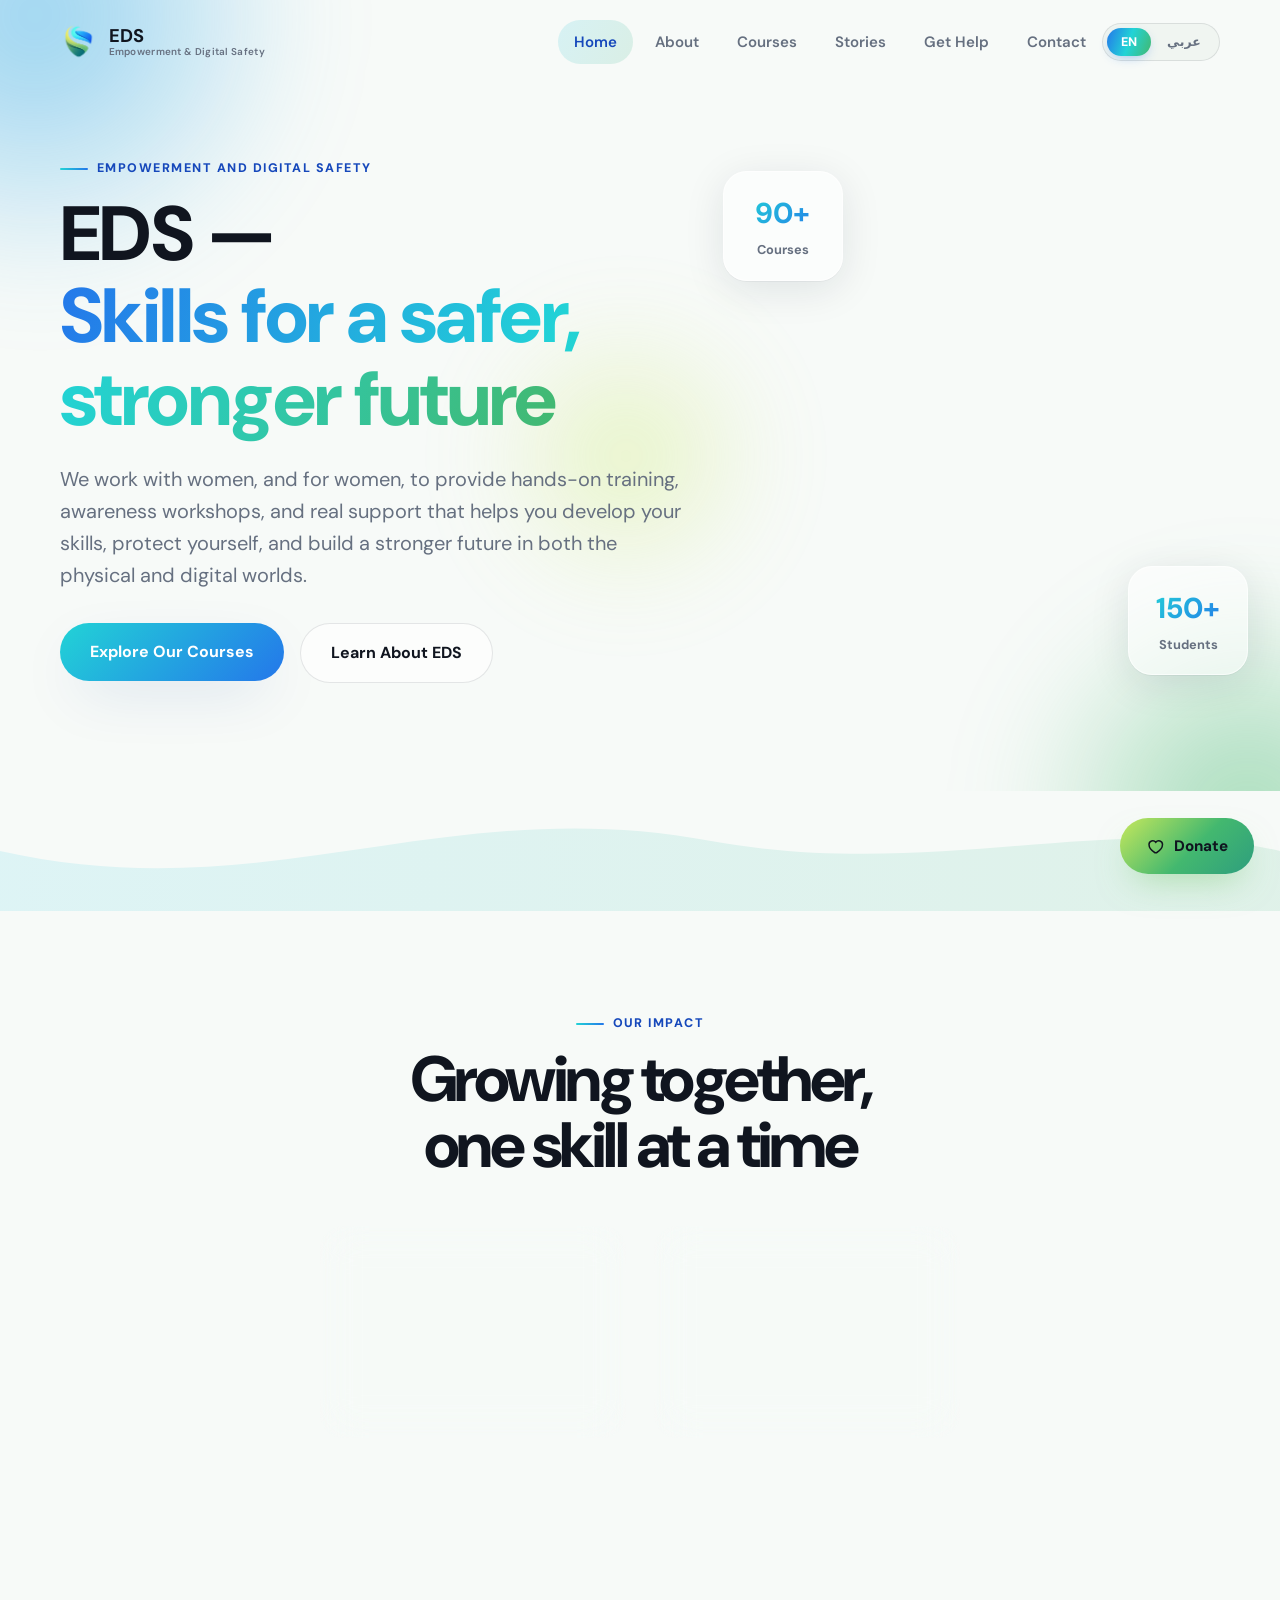
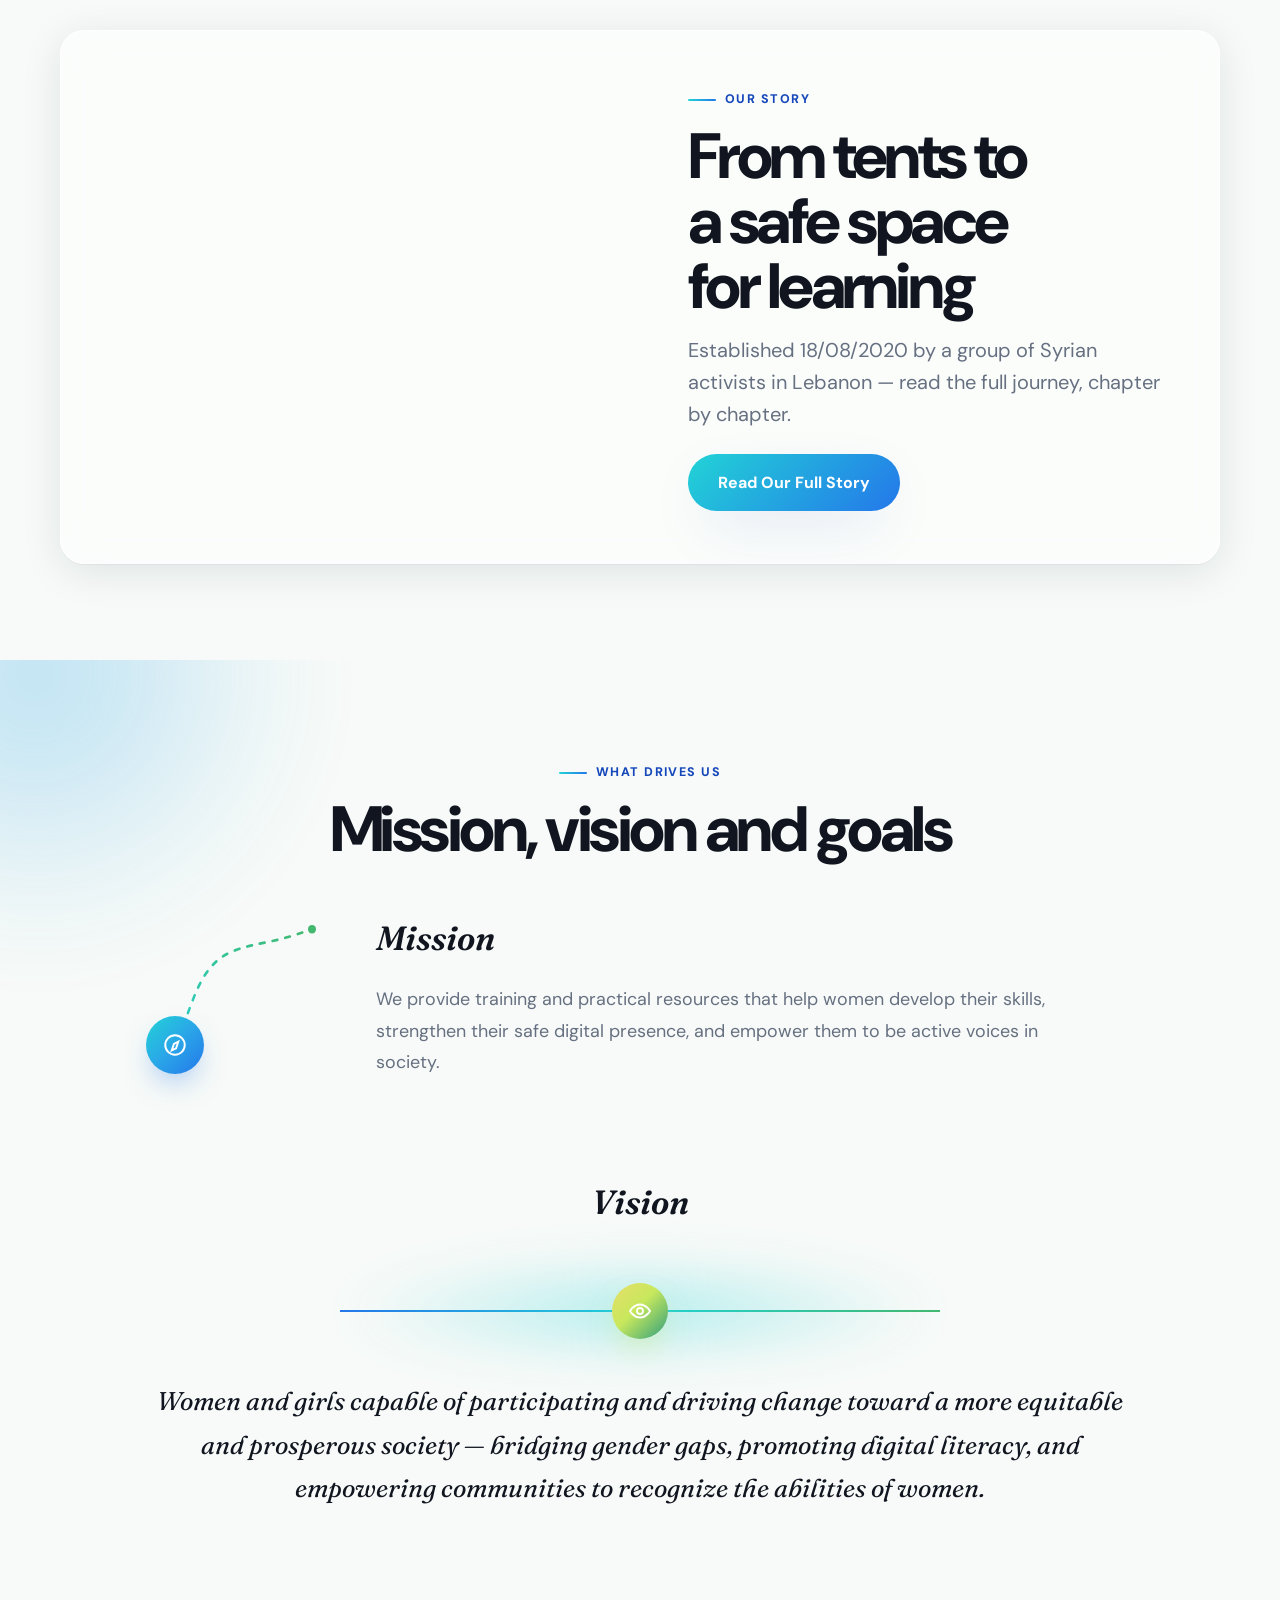
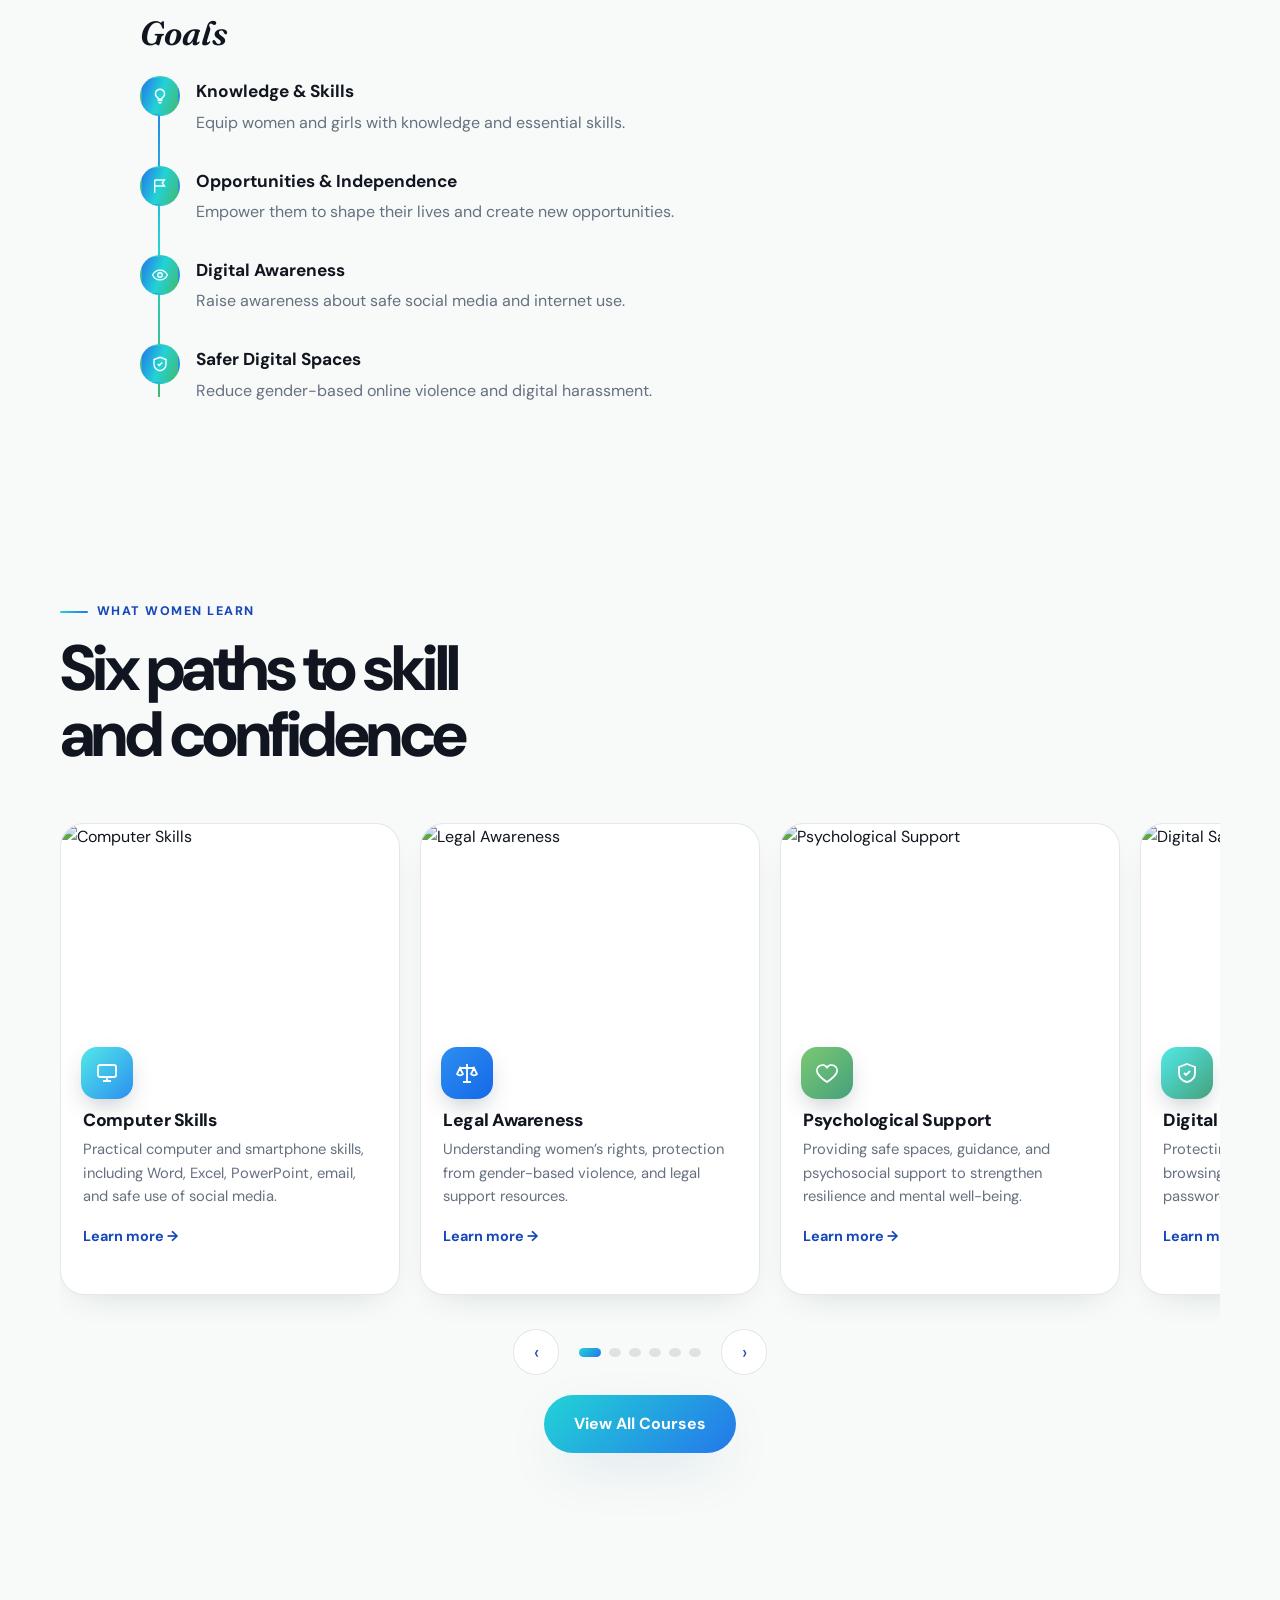
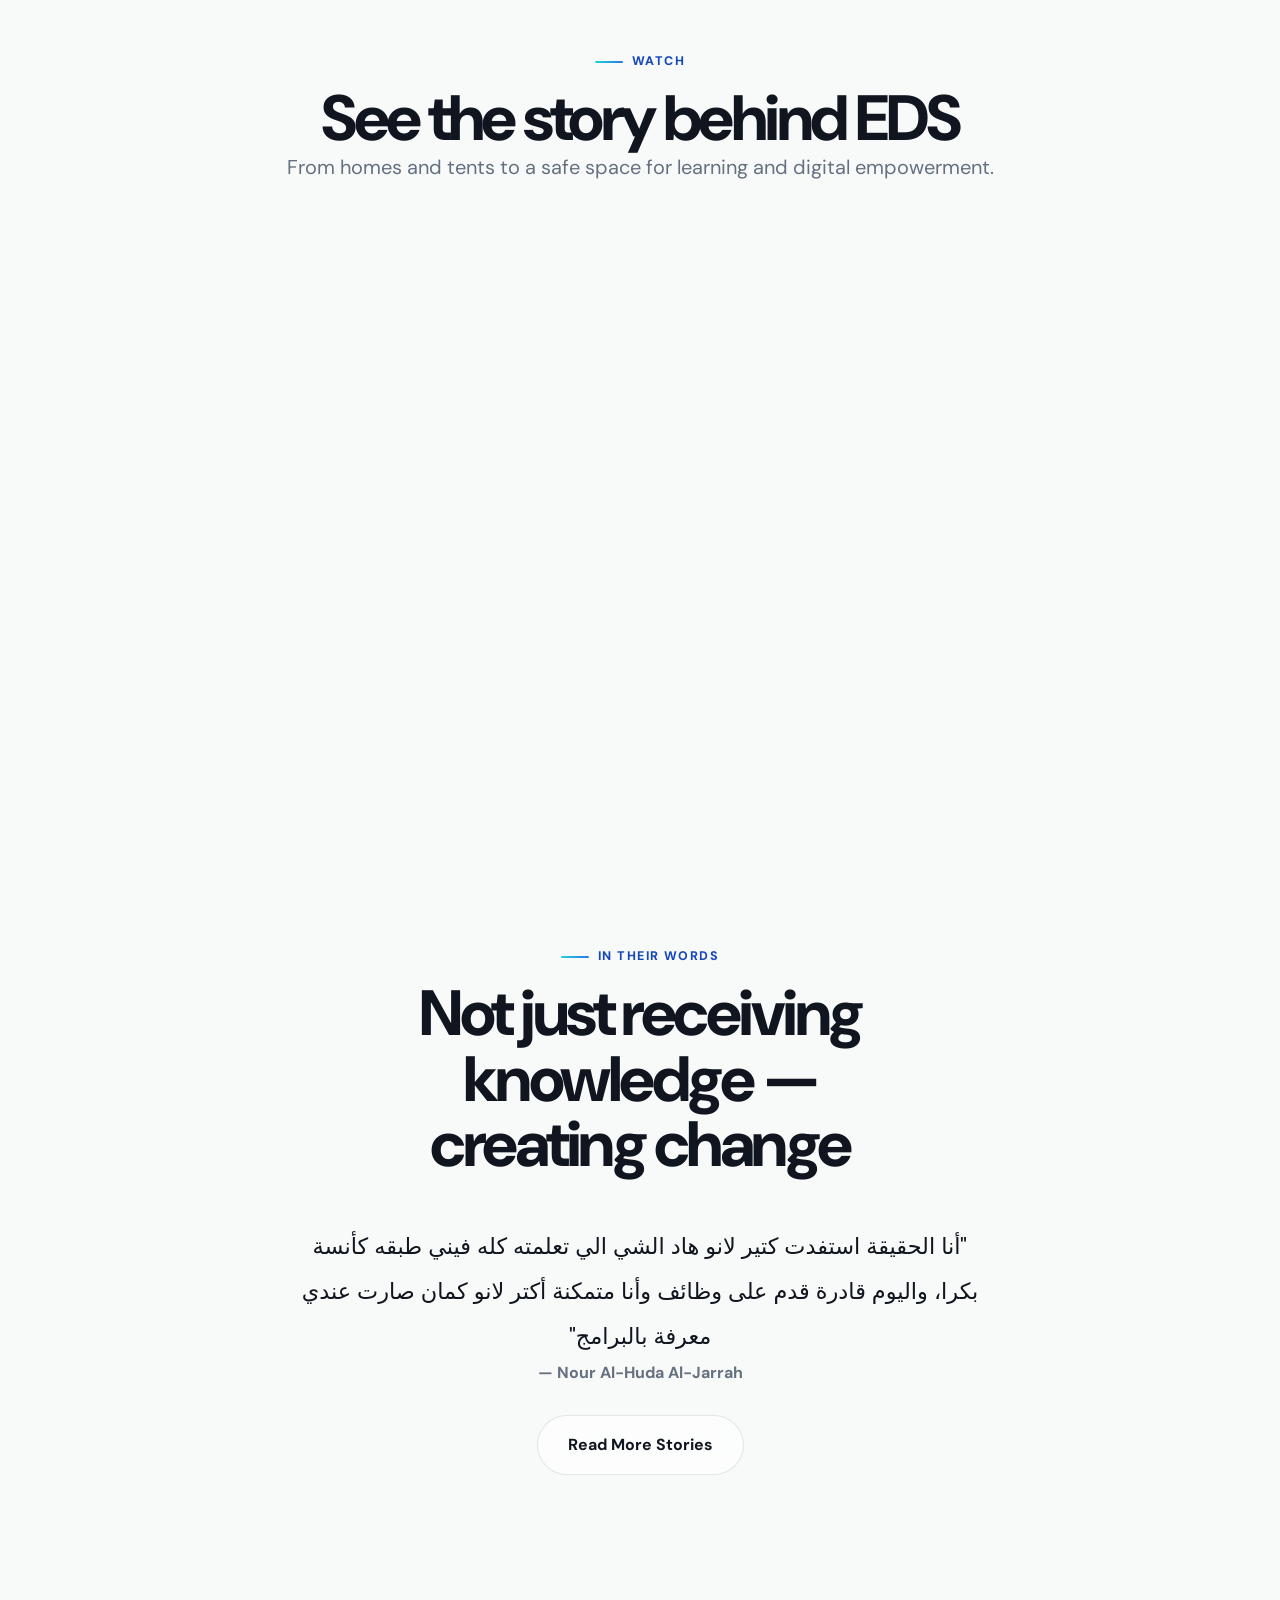
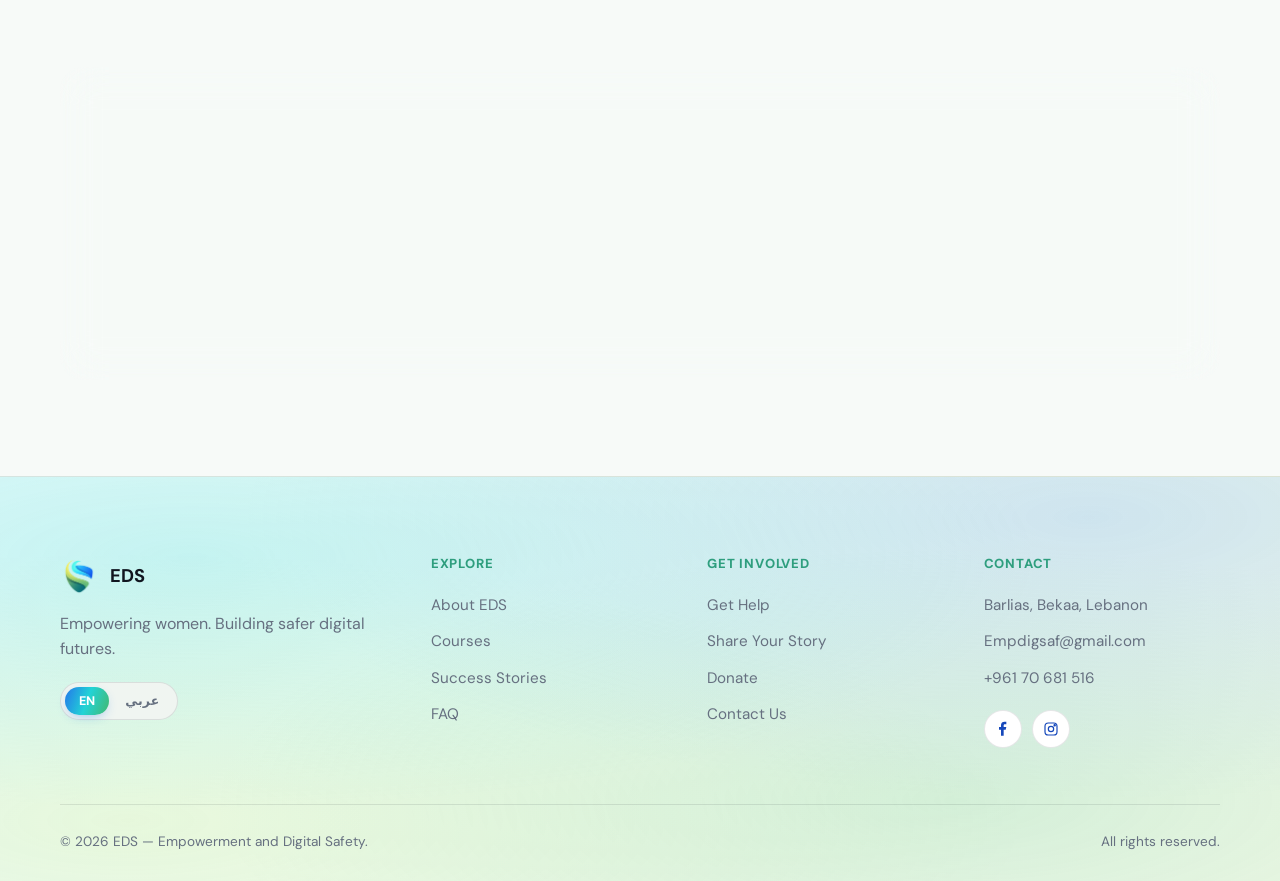
==== index.html @ d3629070 "first commit" ====
<!DOCTYPE html>
<html lang="en" dir="ltr">
<head>
<meta charset="UTF-8">
<meta name="viewport" content="width=device-width, initial-scale=1.0">
<title>EDS — Empowerment and Digital Safety</title>
<meta name="description" content="EDS works with women and girls to provide digital safety training, awareness workshops, and real support to build a stronger future.">
<link rel="icon" href="assets/images/logo/eds-logo.png">
<link rel="stylesheet" href="css/style.css">
<link rel="stylesheet" href="css/animations.css">
<link rel="stylesheet" href="css/responsive.css">
</head>
<body>
<div class="page-transition" aria-hidden="true">
  <div class="page-transition-mark">
    <svg viewBox="0 0 200 200" class="loader-shield" aria-hidden="true">
      <path class="loader-wave loader-wave-a" fill="#C7E85C" transform="translate(-52 20)" d="M36 101 C58 69 103 62 146 81 C119 73 98 79 79 92 C61 105 48 111 36 101 Z"/>
      <path class="loader-wave loader-wave-b" fill="#2477EA" transform="translate(52 -20)" d="M164 99 C142 131 97 138 54 119 C81 127 102 121 121 108 C139 95 152 89 164 99 Z"/>
    </svg>
  </div>
</div>
<a class="skip-link" href="#main" data-en="Skip to content" data-ar="تخطي إلى المحتوى">Skip to content</a>

<nav class="site-nav" aria-label="Main">
  <div class="container">
    <a href="index.html" class="brand">
      <img src="assets/images/logo/eds-logo.png" alt="EDS logo">
      <span class="brand-text"><strong>EDS</strong><small data-en="Empowerment &amp; Digital Safety" data-ar="التمكين والسلامة الرقمية">Empowerment &amp; Digital Safety</small></span>
    </a>
    <div class="nav-links">
      <a href="index.html" data-en="Home" data-ar="الرئيسية">Home</a>
      <a href="about.html" data-en="About" data-ar="من نحن">About</a>
      <a href="courses.html" data-en="Courses" data-ar="الدورات">Courses</a>
      <a href="stories.html" data-en="Stories" data-ar="القصص">Stories</a>
      <a href="get-help.html" data-en="Get Help" data-ar="اطلبي المساعدة">Get Help</a>
      <a href="contact.html" data-en="Contact" data-ar="تواصل معنا">Contact</a>
    </div>
    <div class="nav-actions">
      <div class="lang-switch">
        <button data-lang="en">EN</button>
        <button data-lang="ar">عربي</button>
      </div>
      <button class="hamburger" aria-label="Menu" aria-expanded="false" aria-controls="mobile-menu"><span></span><span></span><span></span></button>
    </div>
  </div>
</nav>

<div class="mobile-menu" id="mobile-menu">
  <nav class="mobile-menu-links" aria-label="Mobile">
    <a href="index.html" data-en="Home" data-ar="الرئيسية">Home</a>
    <a href="about.html" data-en="About" data-ar="من نحن">About</a>
    <a href="courses.html" data-en="Courses" data-ar="الدورات">Courses</a>
    <a href="stories.html" data-en="Stories" data-ar="القصص">Stories</a>
    <a href="get-help.html" data-en="Get Help" data-ar="اطلبي المساعدة">Get Help</a>
    <a href="share-story.html" data-en="Share Your Story" data-ar="اكتبي قصتك">Share Your Story</a>
    <a href="contact.html" data-en="Contact" data-ar="تواصل معنا">Contact</a>
    <a href="faq.html" data-en="FAQ" data-ar="الأسئلة الشائعة">FAQ</a>
  </nav>
  <div class="mobile-menu-foot">
    <div class="lang-switch"><button data-lang="en">EN</button><button data-lang="ar">عربي</button></div>
    <a href="donate.html" class="btn btn-donate" data-en="Donate" data-ar="تبرّعي">Donate</a>
  </div>
</div>

<main id="main">

  <!-- ============ HERO ============ -->
  <section class="hero">
    <div class="blob-field" aria-hidden="true">
      <div class="blob b1"></div><div class="blob b2"></div><div class="blob b3"></div>
    </div>
    <div class="container">
      <div class="grid-hero hero-enter">
        <div>
          <p class="eyebrow" data-en="Empowerment and Digital Safety" data-ar="التمكين والسلامة الرقمية">Empowerment and Digital Safety</p>
          <h1>EDS —<br><span class="grad-text" data-en="Skills for a safer, stronger future" data-ar="مهارات من أجل مستقبل أكثر أماناً وقوة">Skills for a safer, stronger future</span></h1>
          <p class="lead" style="margin-top:22px" data-en="We work with women, and for women, to provide hands-on training, awareness workshops, and real support that helps you develop your skills, protect yourself, and build a stronger future in both the physical and digital worlds." data-ar="نعمل مع النساء، ومن أجل النساء، لنقدّم تدريباً عملياً وورش توعية ودعماً حقيقياً يساعدك على تطوير مهاراتك، وحماية نفسك، وبناء مستقبل أقوى في العالمين المادي والرقمي.">We work with women, and for women, to provide hands-on training, awareness workshops, and real support that helps you develop your skills, protect yourself, and build a stronger future in both the physical and digital worlds.</p>
          <div style="display:flex; gap:16px; flex-wrap:wrap; margin-top:32px">
            <span class="magnetic"><a href="courses.html" class="btn btn-primary" data-en="Explore Our Courses" data-ar="تصفّحي مساقاتنا">Explore Our Courses</a></span>
            <span class="magnetic"><a href="about.html" class="btn btn-ghost" data-en="Learn About EDS" data-ar="تعرّفي على EDS">Learn About EDS</a></span>
          </div>
        </div>
        <div class="hero-visual">
          <div class="hero-frame">
            <img src="assets/images/hero/img1.jpg" alt="Women participating in an EDS workshop" data-fallback="hero" loading="eager">
            <!-- Hero image: women participating in a digital skills workshop -->
          </div>
          <div class="glass hero-stat hero-stat-1 float">
            <strong data-count="90" data-suffix="+">0</strong>
            <span data-en="Courses" data-ar="مساقاً">Courses</span>
          </div>
          <div class="glass hero-stat hero-stat-2 float-slow">
            <strong data-count="150" data-suffix="+">0</strong>
            <span data-en="Students" data-ar="متدرّبة">Students</span>
          </div>
        </div>
      </div>
    </div>
  </section>

  <div class="ribbon-divider" aria-hidden="true">
    <svg viewBox="0 0 1440 120" preserveAspectRatio="none"><path d="M0,60 C300,120 500,0 800,50 C1050,90 1250,20 1440,60 L1440,120 L0,120 Z" fill="url(#g1)"/><defs><linearGradient id="g1" x1="0" y1="0" x2="1" y2="0"><stop offset="0" stop-color="#21C7E0" stop-opacity=".12"/><stop offset="1" stop-color="#33B37A" stop-opacity=".12"/></linearGradient></defs></svg>
  </div>

  <!-- ============ IMPACT ============ -->
  <section class="impact section-pad">
    <div class="container">
      <div class="section-head center">
        <p class="eyebrow" data-en="Our Impact" data-ar="أثرنا" style="justify-content:center">Our Impact</p>
        <h2 data-en="Growing together, one skill at a time" data-ar="ننمو معاً، مهارة تلو الأخرى">Growing together, one skill at a time</h2>
      </div>
      <div class="grid-2 impact-stats">
        <div class="stat glass reveal-scale">
          <div class="num"><span data-count="90" data-suffix="+">0</span></div>
          <div class="label" data-en="Courses delivered" data-ar="مساق تم تقديمه">Courses delivered</div>
        </div>
        <div class="stat glass reveal-scale">
          <div class="num"><span data-count="150" data-suffix="+">0</span></div>
          <div class="label" data-en="Women and girls trained" data-ar="امرأة وفتاة تدرّبن">Women and girls trained</div>
        </div>
      </div>
    </div>
  </section>

  <!-- ============ OUR STORY TEASER ============ -->
  <section class="story-teaser-section section-pad">
    <div class="container">
      <div class="story-teaser glass reveal-scale">
        <div class="story-teaser-media">
          <img src="assets/images/hero/img1.jpg" alt="EDS — from tents to a safe space for learning" data-fallback="hero" loading="lazy">
        </div>
        <div class="story-teaser-copy">
          <p class="eyebrow" data-en="Our Story" data-ar="قصتنا">Our Story</p>
          <h2 data-en="From tents to a safe space for learning" data-ar="من الخيام إلى مساحة آمنة للتعلّم">From tents to a safe space for learning</h2>
          <p class="lead" style="margin-top:14px" data-en="Established 18/08/2020 by a group of Syrian activists in Lebanon — read the full journey, chapter by chapter." data-ar="تأسست بتاريخ 18/08/2020 على يد مجموعة من الناشطات والناشطين السوريين في لبنان — اقرئي الرحلة كاملة، فصلاً فصلاً.">Established 18/08/2020 by a group of Syrian activists in Lebanon.</p>
          <a href="about.html" class="btn btn-primary" style="margin-top:24px" data-en="Read Our Full Story" data-ar="اقرئي قصتنا كاملة">Read Our Full Story</a>
        </div>
      </div>
    </div>
  </section>


  <!-- ============ MISSION / VISION / GOALS ============ -->
  <section class="mvg-section section-pad">
    <div class="blob-field" aria-hidden="true"><div class="blob b1" style="opacity:.3"></div></div>
    <div class="container">
      <div class="section-head center">
        <p class="eyebrow" style="justify-content:center" data-en="What Drives Us" data-ar="ما الذي يحرّكنا">What Drives Us</p>
        <h2 data-en="Mission, vision and goals" data-ar="الرسالة والرؤية والأهداف">Mission, vision and goals</h2>
      </div>
      <div class="mvg-story">

        <div class="mvg-piece mvg-piece-mission reveal">
          <div class="mvg-piece-visual" aria-hidden="true">
            <svg viewBox="0 0 200 160" class="mvg-path-svg" preserveAspectRatio="none">
              <path class="mvg-path-line" d="M18,138 C55,120 45,55 95,38 C118,30 132,32 172,18" fill="none" stroke="url(#missionGrad)" stroke-width="2.5" stroke-linecap="round" stroke-dasharray="5 8"/>
              <circle class="mvg-path-dot" cx="172" cy="18" r="4" fill="#43B86F"/>
              <defs><linearGradient id="missionGrad" x1="0" y1="1" x2="1" y2="0"><stop offset="0" stop-color="#22D3D6"/><stop offset="1" stop-color="#43B86F"/></linearGradient></defs>
            </svg>
            <span class="mvg-compass" data-icon="compass"></span>
          </div>
          <div class="mvg-piece-copy">
            <span class="mvg-label" data-en="Mission" data-ar="الرسالة">Mission</span>
            <p data-en="We provide training and practical resources that help women develop their skills, strengthen their safe digital presence, and empower them to be active voices in society." data-ar="نقدّم تدريباً وموارد عملية تساعد النساء على تطوير مهاراتهن، وتعزيز حضورهن الرقمي الآمن، وتمكينهن ليكنّ أصواتاً فاعلة في المجتمع.">We provide training and practical resources that help women develop their skills, strengthen their safe digital presence, and empower them to be active voices in society.</p>
          </div>
        </div>

        <div class="mvg-piece mvg-piece-vision reveal">
          <span class="mvg-label mvg-label-center" data-en="Vision" data-ar="الرؤية">Vision</span>
          <div class="mvg-horizon" aria-hidden="true">
            <span class="mvg-horizon-glow"></span>
            <span class="mvg-horizon-line"></span>
            <span class="mvg-horizon-icon" data-icon="eye"></span>
          </div>
          <p class="mvg-vision-text" data-en="Women and girls capable of participating and driving change toward a more equitable and prosperous society — bridging gender gaps, promoting digital literacy, and empowering communities to recognize the abilities of women." data-ar="نساء وفتيات قادرات على المشاركة وقيادة التغيير نحو مجتمع أكثر عدالة وازدهاراً، يعملن على سد الفجوات بين الجنسين، وتعزيز محو الأمية الرقمية، وتمكين المجتمعات من إدراك قدرات المرأة.">Women and girls capable of participating and driving change toward a more equitable and prosperous society.</p>
        </div>

        <div class="mvg-piece mvg-piece-goals">
          <span class="mvg-label" data-en="Goals" data-ar="الأهداف">Goals</span>
          <div class="mvg-goals-path reveal">
            <div class="mvg-goals-line" aria-hidden="true"><span class="mvg-goals-line-fill"></span></div>

            <div class="mvg-goal-node reveal">
              <span class="mvg-goal-marker" data-icon="lightbulb"></span>
              <div>
                <strong data-en="Knowledge &amp; Skills" data-ar="المعرفة والمهارات">Knowledge &amp; Skills</strong>
                <p data-en="Equip women and girls with knowledge and essential skills." data-ar="تزويد النساء والفتيات بالمعرفة والمهارات الأساسية.">Equip women and girls with knowledge and essential skills.</p>
              </div>
            </div>
            <div class="mvg-goal-node reveal">
              <span class="mvg-goal-marker" data-icon="flag"></span>
              <div>
                <strong data-en="Opportunities &amp; Independence" data-ar="الفرص والاستقلالية">Opportunities &amp; Independence</strong>
                <p data-en="Empower them to shape their lives and create new opportunities." data-ar="تمكينهن من رسم مسار حياتهن وخلق فرص جديدة.">Empower them to shape their lives and create new opportunities.</p>
              </div>
            </div>
            <div class="mvg-goal-node reveal">
              <span class="mvg-goal-marker" data-icon="eye"></span>
              <div>
                <strong data-en="Digital Awareness" data-ar="التوعية الرقمية">Digital Awareness</strong>
                <p data-en="Raise awareness about safe social media and internet use." data-ar="التوعية باستخدام آمن لوسائل التواصل والإنترنت.">Raise awareness about safe social media and internet use.</p>
              </div>
            </div>
            <div class="mvg-goal-node reveal">
              <span class="mvg-goal-marker" data-icon="shield"></span>
              <div>
                <strong data-en="Safer Digital Spaces" data-ar="مساحات رقمية أكثر أماناً">Safer Digital Spaces</strong>
                <p data-en="Reduce gender-based online violence and digital harassment." data-ar="الحد من العنف الرقمي القائم على النوع الاجتماعي والتحرش الإلكتروني.">Reduce gender-based online violence and digital harassment.</p>
              </div>
            </div>
          </div>
        </div>

      </div>
    </div>
  </section>

  <!-- ============ COURSES PREVIEW ============ -->
  <section class="courses-preview section-pad">
    <div class="container">
      <div class="section-head">
        <p class="eyebrow" data-en="What Women Learn" data-ar="ماذا تتعلّم النساء">What Women Learn</p>
        <h2 data-en="Six paths to skill and confidence" data-ar="ستة مسارات نحو المهارة والثقة">Six paths to skill and confidence</h2>
      </div>
      <div class="course-carousel reveal in">
        <div class="carousel-track"></div>
        <div class="carousel-controls">
          <button class="carousel-prev" aria-label="Previous" data-en-aria="Previous course" data-ar-aria="الدورة السابقة">&#8249;</button>
          <div class="carousel-dots"></div>
          <button class="carousel-next" aria-label="Next" data-en-aria="Next course" data-ar-aria="الدورة التالية">&#8250;</button>
        </div>
      </div>
      <div class="text-center" style="margin-top:20px">
        <a href="courses.html" class="btn btn-primary" data-en="View All Courses" data-ar="عرض كل الدورات">View All Courses</a>
      </div>
    </div>
  </section>

  <!-- ============ VIDEO ============ -->
  <section class="video-section section-pad">
    <div class="container">
      <div class="section-head center">
        <p class="eyebrow" data-en="Watch" data-ar="شاهدي" style="justify-content:center">Watch</p>
        <h2 data-en="See the story behind EDS" data-ar="شاهدي القصة خلف EDS">See the story behind EDS</h2>
        <p class="lead" style="margin-inline:auto" data-en="From homes and tents to a safe space for learning and digital empowerment." data-ar="من المنازل والخيام إلى مساحة آمنة للتعلّم والتمكين الرقمي.">From homes and tents to a safe space for learning and digital empowerment.</p>
      </div>
      <div class="video-frame glass reveal-scale">
        <video id="intro-video" controls poster="assets/images/hero/img1.jpg" preload="none">
          <source src="assets/videos/intro-video.mp4" type="video/mp4">
        </video>
        <div class="video-fallback" id="video-fallback">
          <button class="video-play" aria-label="Play introductory video" data-en-aria="Play introductory video" data-ar-aria="تشغيل الفيديو التعريفي">
            <svg viewBox="0 0 24 24" fill="currentColor"><path d="M8 5v14l11-7z"/></svg>
          </button>
          <p data-en="Introductory video coming soon" data-ar="الفيديو التعريفي قريباً">Introductory video coming soon</p>
        </div>
      </div>
    </div>
  </section>

  <!-- ============ STORIES TEASER ============ -->
  <section class="stories-teaser section-pad">
    <div class="container">
      <div class="section-head center">
        <p class="eyebrow" data-en="In Their Words" data-ar="بكلماتهنّ" style="justify-content:center">In Their Words</p>
        <h2 data-en="Not just receiving knowledge — creating change" data-ar="لسن مجرد متلقّيات للمعرفة — بل صانعات للتغيير">Not just receiving knowledge — creating change</h2>
      </div>
      <blockquote class="teaser-quote reveal in" lang="ar" dir="rtl">
        "أنا الحقيقة استفدت كتير لانو هاد الشي الي تعلمته كله فيني طبقه كأنسة بكرا، واليوم قادرة قدم على وظائف وأنا متمكنة أكتر لانو كمان صارت عندي معرفة بالبرامج"
      </blockquote>
      <p class="text-center" style="font-weight:700; color:var(--c-ink-soft)">— Nour Al-Huda Al-Jarrah</p>
      <div class="text-center" style="margin-top:30px">
        <a href="stories.html" class="btn btn-ghost" data-en="Read More Stories" data-ar="اقرئي المزيد من القصص">Read More Stories</a>
      </div>
    </div>
  </section>

  <!-- ============ CTA BANNER ============ -->
  <section class="cta-banner section-pad">
    <div class="container">
      <div class="cta-inner glass-dark reveal-scale">
        <h2 data-en="You're not alone. We're here." data-ar="أنتِ لستِ وحدك. نحن هنا.">You're not alone. We're here.</h2>
        <p class="lead" style="color:rgba(255,255,255,.8); margin-inline:auto" data-en="Whether you need support, want to learn, or want to help — there's a place for you at EDS." data-ar="سواء أردتِ الدعم أو التعلّم أو المساعدة — هناك مكان لكِ في EDS.">Whether you need support, want to learn, or want to help — there's a place for you at EDS.</p>
        <div style="display:flex; gap:16px; justify-content:center; flex-wrap:wrap; margin-top:28px">
          <a href="get-help.html" class="btn btn-primary" data-en="Get Help" data-ar="اطلبي المساعدة">Get Help</a>
          <a href="donate.html" class="btn btn-donate" data-en="Support Our Work" data-ar="ادعمي عملنا">Support Our Work</a>
        </div>
      </div>
    </div>
  </section>

</main>

<footer class="site-footer">
  <div class="container">
    <div class="footer-grid">
      <div>
        <div class="footer-brand">
          <img src="assets/images/logo/eds-logo.png" alt="EDS logo">
          <strong>EDS</strong>
        </div>
        <p class="footer-tagline" data-en="Empowering women. Building safer digital futures." data-ar="نُمكّن النساء. نبني مستقبلاً رقمياً أكثر أماناً.">Empowering women. Building safer digital futures.</p>
        <div class="lang-switch" style="margin-top:20px"><button data-lang="en">EN</button><button data-lang="ar">عربي</button></div>
      </div>
      <div class="footer-col">
        <h4 data-en="Explore" data-ar="استكشفي">Explore</h4>
        <a href="about.html" data-en="About EDS" data-ar="عن EDS">About EDS</a>
        <a href="courses.html" data-en="Courses" data-ar="الدورات">Courses</a>
        <a href="stories.html" data-en="Success Stories" data-ar="قصص النجاح">Success Stories</a>
        <a href="faq.html" data-en="FAQ" data-ar="الأسئلة الشائعة">FAQ</a>
      </div>
      <div class="footer-col">
        <h4 data-en="Get Involved" data-ar="شاركينا">Get Involved</h4>
        <a href="get-help.html" data-en="Get Help" data-ar="اطلبي المساعدة">Get Help</a>
        <a href="share-story.html" data-en="Share Your Story" data-ar="اكتبي قصتك">Share Your Story</a>
        <a href="donate.html" data-en="Donate" data-ar="تبرّعي">Donate</a>
        <a href="contact.html" data-en="Contact Us" data-ar="تواصلي معنا">Contact Us</a>
      </div>
      <div class="footer-col">
        <h4 data-en="Contact" data-ar="التواصل">Contact</h4>
        <p>Barlias, Bekaa, Lebanon</p>
        <a href="mailto:Empdigsaf@gmail.com">Empdigsaf@gmail.com</a>
        <a href="tel:+96170681516">+961 70 681 516</a>
        <div class="social-row" style="margin-top:14px">
          <a href="https://www.facebook.com/profile.php?id=61557236512034" target="_blank" rel="noopener noreferrer" aria-label="Facebook" data-en-aria="Facebook" data-ar-aria="فيسبوك"><svg width="16" height="16" viewBox="0 0 24 24" fill="currentColor"><path d="M13 22v-9h3l1-4h-4V7c0-1 .3-2 2-2h2V1.1S15.6 1 14.2 1C11.3 1 9 2.7 9 6v3H6v4h3v9h4Z"/></svg></a>
          <a href="https://www.instagram.com/eds_women/" target="_blank" rel="noopener noreferrer" aria-label="Instagram" data-en-aria="Instagram" data-ar-aria="إنستغرام"><svg width="16" height="16" viewBox="0 0 24 24" fill="none" stroke="currentColor" stroke-width="1.8"><rect x="3" y="3" width="18" height="18" rx="5"/><circle cx="12" cy="12" r="4"/><circle cx="17.5" cy="6.5" r="1"/></svg></a>
        </div>
      </div>
    </div>
    <div class="footer-bottom">
      <p>&copy; <span data-year></span> EDS — Empowerment and Digital Safety.</p>
      <p data-en="All rights reserved." data-ar="جميع الحقوق محفوظة.">All rights reserved.</p>
    </div>
  </div>
</footer>

<script src="data/courses.js"></script>
<script src="data/quizzes.js"></script>
<script src="data/stories.js"></script>
<script src="js/language.js"></script>
<script src="js/main.js"></script>
<script src="js/navigation.js"></script>
<script src="js/animations.js"></script>
<script src="js/carousel.js"></script>
<script>
  // Video play button swaps poster for playback; graceful if file missing
  (function(){
    var vid = document.getElementById('intro-video');
    var fallback = document.getElementById('video-fallback');
    if(!vid) return;
    var playBtn = fallback.querySelector('.video-play');
    playBtn.addEventListener('click', function(){
      vid.style.display = 'block';
      fallback.style.display = 'none';
      vid.play().catch(function(){
        vid.style.display = 'none';
        fallback.style.display = 'flex';
      });
    });
    vid.addEventListener('error', function(){
      vid.style.display = 'none';
      fallback.style.display = 'flex';
    });
    vid.style.display = 'none';
  })();
</script>
<a href="donate.html" class="floating-donate magnetic" data-en-aria="Donate" data-ar-aria="تبرّعي">
  <svg viewBox="0 0 24 24" fill="none" stroke="currentColor" stroke-width="2"><path d="M12 21s-8-4.9-8-11a5 5 0 0 1 9-3 5 5 0 0 1 9 3c0 6.1-8 11-8 11Z"/></svg>
  <span class="fd-label" data-en="Donate" data-ar="تبرّعي">Donate</span>
</a>
<script src="js/transitions.js"></script>
<script src="js/cursor.js"></script>
</body>
</html>
---- css/style.css ----
/* ==========================================================================
   EDS — Empowerment and Digital Safety
   Core Design System
   ========================================================================== */

@import url('https://fonts.googleapis.com/css2?family=DM+Sans:opsz,wght@9..40,400;9..40,500;9..40,600;9..40,700;9..40,800&family=Cairo:wght@400;500;600;700;800&family=Fraunces:ital,opsz,wght@0,9..144,500;0,9..144,600;1,9..144,500&display=swap');

:root{
  /* ---- Brand palette (EDS design system) ---- */
  --c-yellow:      #E8DE6B;   /* supplementary accent, tip of the top ribbon */
  --c-lime:        #C7E85C;
  --c-green:       #43B86F;
  --c-teal:        #2E9E7E;   /* supplementary — between green and cyan */
  --c-cyan:        #22D3D6;
  --c-sky:         #2AA6E8;   /* supplementary — between cyan and blue */
  --c-blue:        #2477EA;
  --c-blue-deep:   #1648BB;

  --c-lime-soft:   #EEF6B8;

  --c-ink:         #10151F;
  --c-ink-soft:    #667080;
  --c-paper:       #F7FAF8;
  --c-paper-dim:   #F0F5F1;
  --c-line:        rgba(16,21,31,0.10);

  /* signature gradients — blue → cyan → green is the primary identity gradient */
  --grad-primary:   linear-gradient(110deg, var(--c-blue) 0%, var(--c-cyan) 50%, var(--c-green) 100%);
  --grad-cool:      linear-gradient(135deg, var(--c-cyan) 0%, var(--c-sky) 50%, var(--c-blue) 100%);
  --grad-warm:      linear-gradient(135deg, var(--c-yellow) 0%, var(--c-lime) 45%, var(--c-teal) 100%);
  --grad-sky:       linear-gradient(135deg, var(--c-cyan) 0%, var(--c-blue) 100%);
  --grad-growth:    linear-gradient(135deg, var(--c-lime) 0%, var(--c-green) 55%, var(--c-teal) 100%);
  --grad-deep:      linear-gradient(120deg, var(--c-teal) 0%, var(--c-blue) 100%);
  --grad-soft:      linear-gradient(135deg, #EAFBFA 0%, #F3FAEA 100%);
  --grad-mesh:      radial-gradient(at 15% 20%, rgba(34,211,214,.28) 0px, transparent 55%),
                     radial-gradient(at 85% 10%, rgba(36,119,234,.24) 0px, transparent 55%),
                     radial-gradient(at 75% 80%, rgba(67,184,111,.24) 0px, transparent 55%),
                     radial-gradient(at 10% 85%, rgba(199,232,92,.24) 0px, transparent 55%);

  --font-en: 'DM Sans', system-ui, sans-serif;
  --font-ar: 'Cairo', system-ui, sans-serif;
  --font-serif: 'Fraunces', Georgia, serif;
  --font-body: var(--font-en);

  --radius-xl: 34px;
  --radius-lg: 24px;
  --radius-md: 16px;
  --radius-sm: 10px;

  --shadow-glass: 0 8px 40px rgba(11,26,51,0.10), 0 1px 1px rgba(11,26,51,0.05);
  --shadow-soft:  0 20px 60px -20px rgba(18,62,156,0.25);

  --container: 1240px;
  --nav-h: 84px;

  --ease: cubic-bezier(.22,1,.36,1);
}

[dir="rtl"]{ --font-body: var(--font-ar); }

*,*::before,*::after{ box-sizing:border-box; }
html{ scroll-behavior:smooth; }
@media (prefers-reduced-motion: reduce){ html{ scroll-behavior:auto; } }

body{
  margin:0;
  font-family:var(--font-body);
  color:var(--c-ink);
  background:var(--c-paper);
  line-height:1.6;
  -webkit-font-smoothing:antialiased;
  overflow-x:hidden;
}

img{ max-width:100%; display:block; }
a{ color:inherit; text-decoration:none; }
button{ font-family:inherit; cursor:pointer; }
ul{ margin:0; padding:0; list-style:none; }
input,textarea,select{ font-family:inherit; }

.container{ max-width:var(--container); margin-inline:auto; padding-inline:24px; }
@media (min-width:900px){ .container{ padding-inline:40px; } }

section{ position:relative; }

/* ---- Typography ---- */
h1,h2,h3,h4{ margin:0; font-weight:800; line-height:1.08; letter-spacing:-0.02em; text-wrap:balance; }
h1{ font-size:clamp(2.6rem, 6vw, 5rem); }
h2{ font-size:clamp(2.4rem, 5vw, 5rem); line-height:1.02; letter-spacing:-0.055em; }
h3{ font-size:clamp(1.3rem, 2.4vw, 1.7rem); }
p{ margin:0; }
.lead{ font-size:clamp(1.05rem,1.6vw,1.25rem); color:var(--c-ink-soft); max-width:60ch; }

/* ---- Arabic headings: art-directed, not just mirrored ----
   Cairo renders noticeably heavier and taller than DM Sans at the same
   weight/tracking, so English's tight negative letter-spacing and 800
   weight are eased back for Arabic to keep the same visual "loudness"
   rather than looking heavier or more cramped. */
[dir="rtl"] h1, [dir="rtl"] h2, [dir="rtl"] h3, [dir="rtl"] h4{
  letter-spacing:0; font-weight:700; line-height:1.28;
}
[dir="rtl"] h1{ font-size:clamp(2.3rem, 5.4vw, 4.3rem); }
[dir="rtl"] h2{ font-size:clamp(2.1rem, 4.4vw, 4.1rem); line-height:1.22; }
[dir="rtl"] .lead{ line-height:1.85; }

.eyebrow{
  display:inline-flex; align-items:center; gap:9px;
  font-size:.78rem; font-weight:800; letter-spacing:.12em; text-transform:uppercase;
  color:var(--c-blue-deep);
  margin-bottom:14px;
}
[dir="rtl"] .eyebrow{ letter-spacing:0; }
.eyebrow::before{
  content:''; width:28px; height:2px; border-radius:9px;
  background:linear-gradient(90deg, var(--c-cyan), var(--c-blue));
}
[dir="rtl"] .eyebrow::before{ transform:scaleX(-1); }

.section-head{ max-width:720px; margin-bottom:48px; }
.section-head.center{ margin-inline:auto; text-align:center; }

/* ---- Gradient text ---- */
.grad-text{
  background:var(--grad-primary);
  -webkit-background-clip:text; background-clip:text; color:transparent;
}

/* ---- Buttons ---- */
.btn{
  display:inline-flex; align-items:center; justify-content:center; gap:10px;
  padding:16px 30px; border-radius:100px; border:none;
  font-weight:700; font-size:1rem; white-space:nowrap;
  transition:transform .4s var(--ease), box-shadow .4s var(--ease), background .3s;
  position:relative; isolation:isolate;
}
.btn-primary{ background:var(--grad-sky); color:#fff; box-shadow:var(--shadow-soft); }
.btn-primary:hover{ transform:translateY(-3px); box-shadow:0 26px 50px -18px rgba(18,62,156,.45); }
.btn-ghost{ background:rgba(255,255,255,.6); color:var(--c-ink); border:1.5px solid var(--c-line); backdrop-filter:blur(12px); }
.btn-ghost:hover{ transform:translateY(-3px); border-color:var(--c-blue); }
.btn-dark{ background:var(--c-ink); color:#fff; }
.btn-dark:hover{ transform:translateY(-3px); }
.btn-donate{ background:var(--grad-growth); color:#0B1A33; box-shadow:0 14px 34px -12px rgba(51,179,122,.55); }
.btn-donate:hover{ transform:translateY(-3px) scale(1.02); }
.btn-block{ width:100%; }
.btn[disabled]{ opacity:.55; pointer-events:none; }

/* magnetic wrapper target */
.magnetic{ display:inline-block; }

/* ---- Glass panel ---- */
.glass{
  background:rgba(255,255,255,.55);
  backdrop-filter:blur(20px) saturate(160%);
  -webkit-backdrop-filter:blur(20px) saturate(160%);
  border:1px solid rgba(255,255,255,.6);
  border-radius:var(--radius-lg);
  box-shadow:var(--shadow-glass);
}
.glass-dark{
  background:var(--grad-deep);
  backdrop-filter:blur(20px) saturate(160%);
  -webkit-backdrop-filter:blur(20px) saturate(160%);
  border:1px solid rgba(255,255,255,.25);
  color:#fff;
  border-radius:var(--radius-lg);
  box-shadow:0 26px 60px -20px rgba(22,104,232,.35);
}

/* ---- Blurred gradient blobs (decorative, aria-hidden) ---- */
.blob-field{ position:absolute; inset:0; overflow:hidden; z-index:0; pointer-events:none; }
.blob{
  position:absolute; border-radius:50%;
  filter:blur(50px); opacity:.5;
  will-change:transform;
}
.blob.b1{ width:460px; height:460px; background:radial-gradient(circle at 38% 38%, var(--c-sky) 0%, transparent 68%); top:-160px; inset-inline-start:-140px; }
.blob.b2{ width:400px; height:400px; background:radial-gradient(circle at 62% 62%, var(--c-green) 0%, transparent 68%); bottom:-180px; inset-inline-end:-120px; }
.blob.b3{ width:280px; height:280px; background:radial-gradient(circle, var(--c-lime) 0%, transparent 70%); top:40%; inset-inline-start:38%; opacity:.4; }

/* ---- Ribbon divider (logo-inspired flowing shape) ---- */
.ribbon-divider{ position:relative; height:120px; overflow:hidden; }
.ribbon-divider svg{ position:absolute; inset:0; width:100%; height:100%; }

/* ---- Navigation ---- */
.site-nav{
  position:fixed; inset-inline:0; top:0; z-index:1000;
  height:var(--nav-h);
  display:flex; align-items:center;
  transition:height .4s var(--ease), background .4s var(--ease), box-shadow .4s var(--ease);
}
.site-nav .container{ display:flex; align-items:center; justify-content:space-between; width:100%; }
.site-nav.scrolled{
  height:66px;
  background:rgba(251,252,254,.75);
  backdrop-filter:blur(18px) saturate(160%);
  -webkit-backdrop-filter:blur(18px) saturate(160%);
  box-shadow:0 6px 30px rgba(11,26,51,.08);
}
.brand{ display:flex; align-items:center; gap:12px; font-weight:800; font-size:1.15rem; flex:1 1 auto; min-width:0; overflow:hidden; }
.brand img{ height:38px; width:auto; flex:none; transition:height .4s var(--ease); }
.site-nav.scrolled .brand img{ height:32px; }
.brand-text{ display:flex; flex-direction:column; line-height:1.1; min-width:0; overflow:hidden; }
.brand-text strong{ white-space:nowrap; overflow:hidden; text-overflow:ellipsis; }
.brand-text small{ font-size:.62rem; font-weight:600; letter-spacing:.03em; color:var(--c-ink-soft); white-space:nowrap; overflow:hidden; text-overflow:ellipsis; }

.nav-links{ display:none; align-items:center; gap:6px; }
.nav-links a{
  padding:10px 16px; border-radius:100px; font-weight:600; font-size:.94rem;
  color:var(--c-ink-soft); transition:background .3s,color .3s;
}
.nav-links a:hover, .nav-links a.active{ background:var(--c-paper-dim); color:var(--c-ink); }
.nav-links a.active{ background:linear-gradient(120deg, rgba(33,199,224,.15), rgba(51,179,122,.15)); color:var(--c-blue-deep); }

.nav-actions{ display:flex; align-items:center; gap:10px; }
.lang-switch{
  position:relative; display:inline-flex; align-items:center; gap:2px; padding:4px; border-radius:100px;
  background:var(--c-paper-dim); border:1px solid var(--c-line);
}
.lang-switch-indicator{
  position:absolute; top:4px; bottom:4px; left:0; border-radius:100px;
  background:var(--grad-primary); z-index:0; width:0;
  transition:transform .38s cubic-bezier(.65,0,.35,1), width .38s cubic-bezier(.65,0,.35,1);
  box-shadow:0 4px 12px -4px rgba(36,119,234,.45);
}
.lang-switch button{
  position:relative; z-index:1;
  border:none; background:none; padding:6px 14px; border-radius:100px;
  font-weight:800; font-size:.78rem; letter-spacing:.01em; color:var(--c-ink-soft); transition:color .35s;
}
.lang-switch button.active{ color:#fff; }

.nav-donate{ padding:12px 22px; font-size:.9rem; }

.hamburger{
  display:flex; flex-direction:column; justify-content:center; align-items:center; gap:5px;
  flex:none; width:44px; height:44px; border:none; background:var(--c-paper-dim);
  border-radius:12px; -webkit-tap-highlight-color:transparent;
}
.hamburger span{ height:2px; width:20px; background:var(--c-ink); border-radius:2px; transition:.35s var(--ease); }
.hamburger.open span:nth-child(1){ transform:translateY(7px) rotate(45deg); }
.hamburger.open span:nth-child(2){ opacity:0; }
.hamburger.open span:nth-child(3){ transform:translateY(-7px) rotate(-45deg); }

/* ---- Mobile navigation panel: a deliberate premium overlay, not a
   squeezed desktop navbar. Its own header row mirrors the site-nav so the
   logo/hamburger never jump, then a scrollable, comfortably-spaced list of
   links, then language + Donate anchored at the bottom. ---- */
.mobile-menu{
  position:fixed; inset:0; z-index:999;
  background:linear-gradient(180deg, rgba(247,250,248,.95) 0%, rgba(238,246,247,.94) 100%);
  backdrop-filter:blur(24px) saturate(180%);
  -webkit-backdrop-filter:blur(24px) saturate(180%);
  display:flex; flex-direction:column;
  padding-top:var(--nav-h);
  transform:translateY(-10px); opacity:0; pointer-events:none;
  transition:transform .45s var(--ease), opacity .35s ease;
  overflow-y:auto;
  box-shadow:inset 0 1px 0 rgba(255,255,255,.6);
}
.mobile-menu::before{
  content:''; position:fixed; inset:0; pointer-events:none;
  background:
    radial-gradient(circle at 20% 12%, rgba(34,211,214,.26) 0%, transparent 28%),
    radial-gradient(circle at 85% 18%, rgba(36,119,234,.22) 0%, transparent 30%),
    radial-gradient(circle at 50% 72%, rgba(67,184,111,.18) 0%, transparent 34%);
}
.mobile-menu.open{ transform:translateY(0); opacity:1; pointer-events:auto; }
.mobile-menu-links{
  position:relative; z-index:1;
  display:flex; flex-direction:column; gap:10px;
  padding:18px 18px 0; margin:0;
}
.mobile-menu a{
  position:relative; z-index:1;
  display:flex; align-items:center; justify-content:space-between;
  gap:12px; min-height:56px; padding:16px 18px;
  border-radius:18px; border:1px solid rgba(255,255,255,.75);
  background:rgba(255,255,255,.55); box-shadow:0 18px 30px -20px rgba(22,104,232,.25);
  color:var(--c-ink);
  font-size:clamp(1.05rem, 3.5vw, 1.3rem); font-weight:800; letter-spacing:-0.02em;
  transition:transform .25s ease, background .25s ease, box-shadow .25s ease, color .25s ease, border-color .25s ease;
}
.mobile-menu a::after{
  content:''; width:10px; height:10px; border-radius:50%;
  background:linear-gradient(135deg, var(--c-cyan), var(--c-blue));
  box-shadow:0 0 0 5px rgba(34,211,214,.12);
  flex:none; opacity:.9;
}
.mobile-menu a:hover, .mobile-menu a:active{
  transform:translateX(2px); background:rgba(255,255,255,.72); border-color:rgba(36,119,234,.18);
}
.mobile-menu a.active{
  background:linear-gradient(135deg, rgba(34,211,214,.18), rgba(51,179,122,.18));
  border-color:rgba(33,199,224,.22); color:var(--c-blue-deep);
  box-shadow:0 18px 40px -24px rgba(20,85,194,.35);
}
.mobile-menu a.active::after{
  background:var(--grad-growth); box-shadow:0 0 0 5px rgba(67,184,111,.16);
}
.mobile-menu-foot{
  position:relative; z-index:1;
  margin-top:auto; padding:20px 18px calc(28px + env(safe-area-inset-bottom, 0px));
  display:flex; flex-direction:column; gap:14px;
  border-top:1px solid rgba(16,21,31,.08);
  background:rgba(255,255,255,.2);
}
.mobile-menu-foot .lang-switch{ align-self:flex-start; }
.mobile-menu .btn{ width:100%; border-radius:18px; padding:15px 22px; font-size:1rem; }
@media (min-width:900px){ .mobile-menu{ display:none; } }

/* ---- Footer: light, glassy — never dark ---- */
.site-footer{
  background:var(--grad-soft), var(--c-paper);
  color:var(--c-ink);
  padding:80px 0 28px;
  position:relative;
  overflow:hidden;
  border-top:1px solid var(--c-line);
}
.site-footer::before{
  content:''; position:absolute; inset:0; z-index:0; pointer-events:none;
  background:var(--grad-mesh);
  opacity:.7;
}
.site-footer .container{ position:relative; z-index:1; }
.footer-grid{ display:grid; gap:40px; grid-template-columns:1fr; }
.footer-brand{ display:flex; align-items:center; gap:12px; margin-bottom:14px; }
.footer-brand img{ height:40px; }
.footer-brand strong{ font-size:1.15rem; color:var(--c-ink); }
.footer-tagline{ color:var(--c-ink-soft); max-width:34ch; }
.footer-col h4{ font-size:.82rem; text-transform:uppercase; letter-spacing:.06em; color:var(--c-teal); margin-bottom:16px; font-weight:800; }
.footer-col a, .footer-col p{ display:block; color:var(--c-ink-soft); padding:6px 0; font-size:.95rem; transition:color .25s, transform .25s; }
.footer-col a:hover{ color:var(--c-blue-deep); transform:translateX(4px); }
[dir="rtl"] .footer-col a:hover{ transform:translateX(-4px); }
.footer-bottom{ margin-top:56px; padding-top:26px; border-top:1px solid var(--c-line); display:flex; flex-wrap:wrap; gap:16px; justify-content:space-between; align-items:center; color:var(--c-ink-soft); font-size:.85rem; }
.social-row{ display:flex; gap:10px; }
.social-row a{
  width:38px; height:38px; border-radius:50%; display:flex; align-items:center; justify-content:center;
  background:#fff; border:1px solid var(--c-line); color:var(--c-blue-deep);
  transition:transform .3s var(--ease), box-shadow .3s;
}
.social-row a:hover{ transform:translateY(-3px); box-shadow:0 10px 22px -8px rgba(44,143,240,.4); background:var(--grad-sky); color:#fff; }

/* ---- Cards ---- */
.card{
  background:#fff; border:1px solid var(--c-line); border-radius:var(--radius-lg);
  padding:32px; transition:transform .4s var(--ease), box-shadow .4s var(--ease), border-color .4s;
}
.card:hover{ transform:translateY(-6px); box-shadow:var(--shadow-soft); border-color:transparent; }
.card-icon{
  width:56px; height:56px; border-radius:16px; display:flex; align-items:center; justify-content:center;
  margin-bottom:20px; color:#fff;
}
.card-icon svg{ width:26px; height:26px; transition:transform .4s var(--ease); }
.card:hover .card-icon[data-icon="shield"] svg{ transform:scale(1.12); }
.card:hover .card-icon[data-icon="pen"] svg{ transform:rotate(-8deg); }
.card:hover .card-icon[data-icon="quote"] svg{ transform:translateY(-2px) scale(1.06); }
.card:hover .card-icon[data-icon="target"] svg, .mvg-item:hover .mvg-icon[data-icon="target"] svg{ transform:scale(1.15); }
.card:hover .card-icon[data-icon="compass"] svg{ transform:rotate(18deg); }
.story-readmore{ display:inline-flex; align-items:center; gap:6px; transition:gap .3s var(--ease); }
a:hover .story-readmore{ gap:10px; }

/* ---- Stat counters ---- */
.stat{ text-align:center; }
.stat .num{ font-size:clamp(2.6rem,5vw,3.6rem); font-weight:800; }
.stat .label{ color:var(--c-ink-soft); font-weight:600; margin-top:4px; }

/* ---- Forms ---- */
.field{ margin-bottom:20px; }
.field label{ display:block; font-weight:700; font-size:.9rem; margin-bottom:8px; }
.field input, .field textarea, .field select{
  width:100%; padding:14px 18px; border-radius:var(--radius-sm);
  border:1.5px solid var(--c-line); background:#fff; font-size:1rem; color:var(--c-ink);
  transition:border-color .3s, box-shadow .3s;
}
.field input:focus, .field textarea:focus, .field select:focus{
  outline:none; border-color:var(--c-blue); box-shadow:0 0 0 4px rgba(44,111,240,.14);
}
.field textarea{ resize:vertical; min-height:130px; }
.field.error input, .field.error textarea, .field.error select{ border-color:#E0524B; }
.field .error-msg{ display:none; color:#C0392B; font-size:.82rem; margin-top:6px; font-weight:600; }
.field.error .error-msg{ display:block; }
.checkbox-row{ display:flex; align-items:flex-start; gap:10px; }
.checkbox-row input{ width:auto; margin-top:4px; }
.form-note{ font-size:.85rem; color:var(--c-ink-soft); margin-top:10px; }
.form-success{
  display:none; text-align:center; padding:50px 20px;
}
.form-success.show{ display:block; }
.form-success svg{ margin-inline:auto 20px; }

/* ---- Focus visibility ---- */
a:focus-visible, button:focus-visible, input:focus-visible, textarea:focus-visible, select:focus-visible{
  outline:3px solid var(--c-blue); outline-offset:2px;
}

/* ---- Utility ---- */
.flow{ display:flex; flex-direction:column; }
.mt-0{ margin-top:0 !important; }
.text-center{ text-align:center; }
.visually-hidden{ position:absolute; width:1px; height:1px; overflow:hidden; clip:rect(0 0 0 0); white-space:nowrap; }
.skip-link{ position:absolute; top:-60px; inset-inline-start:12px; background:var(--c-ink); color:#fff; padding:12px 18px; border-radius:10px; z-index:2000; transition:top .3s; }
.skip-link:focus{ top:12px; }

.reveal{ opacity:0; transform:translateY(28px); transition:opacity .8s var(--ease), transform .8s var(--ease); }
.reveal.in{ opacity:1; transform:none; }
@media (prefers-reduced-motion: reduce){ .reveal{ opacity:1; transform:none; transition:none; } }

/* ---- Quiz ---- */
.quiz-card{ max-width:640px; margin-inline:auto; padding:44px; text-align:center; }
.quiz-card .card-icon{ margin-inline:auto; }
.quiz-meta{ color:var(--c-ink-soft); font-weight:600; margin-top:6px; }
#quiz-start{ margin-top:26px; }
.quiz-progress-track{ height:6px; border-radius:100px; background:var(--c-paper-dim); overflow:hidden; margin-bottom:22px; }
.quiz-progress-fill{ height:100%; background:var(--grad-sky); border-radius:100px; transition:width .5s var(--ease); }
.quiz-step{ font-size:.85rem; font-weight:700; color:var(--c-blue-deep); margin-bottom:10px; text-align:start; }
.quiz-question{ text-align:start; margin-bottom:24px; }
.quiz-options{ display:flex; flex-direction:column; gap:12px; }
.quiz-option{
  text-align:start; padding:16px 20px; border-radius:var(--radius-sm); border:1.5px solid var(--c-line);
  background:#fff; font-weight:600; font-size:1rem; transition:border-color .25s, background .25s, transform .2s;
}
.quiz-option:hover:not(:disabled){ border-color:var(--c-blue); transform:translateY(-2px); }
.quiz-option.correct{ border-color:var(--c-green); background:rgba(51,179,122,.1); }
.quiz-option.incorrect{ border-color:#E0524B; background:rgba(224,82,75,.08); }
.quiz-option:disabled{ cursor:default; }
.quiz-feedback{ min-height:24px; margin:16px 0; font-weight:700; text-align:start; }
.quiz-feedback.is-correct{ color:var(--c-green); }
.quiz-feedback.is-incorrect{ color:#C0392B; }
.quiz-next{ width:100%; }
.quiz-score-ring{
  width:150px; height:150px; border-radius:50%; margin:0 auto 20px;
  display:flex; align-items:center; justify-content:center; font-weight:800; font-size:1.3rem;
  background:conic-gradient(var(--c-teal) calc(var(--pct)*1%), var(--c-paper-dim) 0);
  position:relative;
}
.quiz-score-ring::before{ content:''; position:absolute; inset:10px; border-radius:50%; background:#fff; }
.quiz-score-ring span{ position:relative; z-index:1; }
.quiz-actions{ display:flex; gap:14px; justify-content:center; flex-wrap:wrap; margin-top:10px; }
.quiz-empty{ padding:80px 20px; }

/* ---- Gallery ---- */
.gallery-item{
  margin:0; position:relative; border-radius:var(--radius-md); overflow:hidden; cursor:pointer;
  break-inside:avoid;
}
.gallery-item img, .gallery-item .img-fallback{ width:100%; height:auto; display:block; transition:transform .6s var(--ease); }
.gallery-item.tall img, .gallery-item.tall .img-fallback{ aspect-ratio:3/4; object-fit:cover; }
.gallery-item.norm img, .gallery-item.norm .img-fallback{ aspect-ratio:4/5; object-fit:cover; }
.gallery-item.wide img, .gallery-item.wide .img-fallback{ aspect-ratio:16/10; object-fit:cover; }
.gallery-item:hover img{ transform:scale(1.07); }
.gallery-item figcaption{
  position:absolute; inset-inline:0; bottom:0; padding:22px 18px 16px;
  background:linear-gradient(to top, rgba(11,26,51,.75), transparent);
  color:#fff; font-weight:600; font-size:.92rem;
  opacity:0; transform:translateY(8px); transition:opacity .35s, transform .35s;
}
.gallery-item:hover figcaption, .gallery-item:focus-visible figcaption{ opacity:1; transform:none; }

.lightbox{
  position:fixed; inset:0; z-index:2000; display:flex; align-items:center; justify-content:center;
  opacity:0; pointer-events:none; transition:opacity .35s;
}
.lightbox.open{ opacity:1; pointer-events:auto; }
.lightbox-backdrop{ position:absolute; inset:0; background:rgba(6,14,28,.86); backdrop-filter:blur(6px); }
.lightbox-content{ position:relative; z-index:1; max-width:min(90vw,900px); max-height:86vh; text-align:center; }
.lightbox-img{ max-width:100%; max-height:70vh; border-radius:var(--radius-md); margin-inline:auto; }
.lightbox-caption{ color:#fff; margin-top:16px; font-weight:600; }
.lightbox-close, .lightbox-next, .lightbox-prev{
  position:absolute; width:48px; height:48px; border-radius:50%; border:none;
  background:rgba(255,255,255,.15); color:#fff; font-size:1.4rem; backdrop-filter:blur(8px);
}
.lightbox-close{ top:-56px; inset-inline-end:0; }
.lightbox-next{ top:50%; inset-inline-end:-60px; transform:translateY(-50%); }
.lightbox-prev{ top:50%; inset-inline-start:-60px; transform:translateY(-50%); }
@media (max-width:900px){
  .lightbox-next{ inset-inline-end:8px; } .lightbox-prev{ inset-inline-start:8px; }
  .lightbox-close{ top:8px; inset-inline-end:8px; }
}

/* ---- Stories: journal metaphor ---- */
.story-page{
  display:block; background:#FEFDF9; border:1px solid var(--c-line); border-radius:var(--radius-md);
  padding:30px 28px; position:relative; box-shadow:0 10px 30px rgba(11,26,51,.06);
  transition:transform .4s var(--ease), box-shadow .4s var(--ease);
}
.story-page::before{
  content:''; position:absolute; inset-inline-start:0; top:14px; bottom:14px; width:3px;
  background:var(--grad-primary); border-radius:4px;
}
.story-page:hover{ transform:translateY(-6px) rotate(-0.4deg); box-shadow:var(--shadow-soft); }
.story-page-mark{ display:inline-flex; width:34px; height:34px; color:var(--c-teal); margin-bottom:12px; }
.story-page h3{ font-size:1.15rem; margin-bottom:10px; }
.story-excerpt{ color:var(--c-ink-soft); font-style:italic; margin-bottom:16px; }
.story-readmore{ font-weight:700; color:var(--c-blue-deep); font-size:.9rem; }

.journal-page{
  max-width:920px; margin:0 auto 40px; background:#FEFDF9; border:1px solid var(--c-line);
  border-radius:var(--radius-xl); overflow:hidden; box-shadow:var(--shadow-soft);
  display:grid; grid-template-columns:1fr;
}
@media (min-width:800px){ .journal-page{ grid-template-columns:.9fr 1.1fr; } }
.journal-photo{ min-height:280px; background:var(--grad-mesh), var(--grad-primary); }
.journal-photo img{ width:100%; height:100%; object-fit:cover; min-height:280px; }
.journal-text{ padding:44px 38px; }
.journal-context{ color:var(--c-ink-soft); margin-bottom:18px; }
.journal-quote{
  margin:0 0 18px; padding-inline-start:20px; border-inline-start:3px solid var(--c-lime);
  font-size:1.25rem; line-height:2; font-weight:500; text-align:right;
}
.journal-followup{ color:var(--c-ink-soft); margin-bottom:20px; }
.journal-name{ font-size:1.2rem; }
.journal-nav{ max-width:920px; margin:0 auto; display:flex; justify-content:space-between; gap:14px; flex-wrap:wrap; font-weight:700; }
.journal-nav a{ padding:10px 6px; }
.journal-nav-all{ color:var(--c-blue-deep); }

/* ==========================================================================
   Stories page — editorial "story book" + archive
   ========================================================================== */

/* ---- Featured story book ---- */
.story-book-wrap{ max-width:900px; margin-inline:auto; }
.story-book{
  position:relative; min-height:480px; border-radius:36px; overflow:hidden;
  padding:0; perspective:1600px;
  background:linear-gradient(120deg, rgba(255,255,255,.94), rgba(247,250,248,.75));
  box-shadow:0 24px 70px rgba(16,21,31,.12);
  border:1px solid rgba(255,255,255,.6);
}
/* Single editorial paper surface — intentionally no spine/divider line
   cutting the book in half. Only the bookmark and paper texture remain. */
.story-book-bookmark{
  position:absolute; top:0; inset-inline-start:44px; width:22px; height:52px; z-index:2;
  background:var(--grad-primary); pointer-events:none;
  clip-path:polygon(0 0, 100% 0, 100% 100%, 50% 78%, 0 100%);
  filter:drop-shadow(0 6px 10px rgba(16,21,31,.18));
}
.story-book-texture{
  position:absolute; inset:0; z-index:0; pointer-events:none; opacity:.5; mix-blend-mode:multiply;
  background-image:repeating-linear-gradient(0deg, rgba(16,21,31,.012) 0px, transparent 1px, transparent 2px),
                    repeating-linear-gradient(90deg, rgba(16,21,31,.012) 0px, transparent 1px, transparent 2px);
}
.story-book-page{
  position:absolute; inset:0; padding:55px; overflow-y:auto; z-index:1;
  transform-origin:left center; transition:transform .5s cubic-bezier(.65,0,.35,1), opacity .45s;
}
[dir="rtl"] .story-book-page{ transform-origin:right center; }
.story-book-page.leaving-next{ transform:rotateY(-18deg) translateX(-4%); opacity:0; }
.story-book-page.leaving-prev{ transform:rotateY(18deg) translateX(4%); opacity:0; }
[dir="rtl"] .story-book-page.leaving-next{ transform:rotateY(18deg) translateX(4%); }
[dir="rtl"] .story-book-page.leaving-prev{ transform:rotateY(-18deg) translateX(-4%); }
.story-book-page.entering-next{ transform:rotateY(14deg) translateX(3%); opacity:0; }
.story-book-page.entering-prev{ transform:rotateY(-14deg) translateX(-3%); opacity:0; }
[dir="rtl"] .story-book-page.entering-next{ transform:rotateY(-14deg) translateX(-3%); }
[dir="rtl"] .story-book-page.entering-prev{ transform:rotateY(14deg) translateX(3%); }
.story-book-page.settled{ transform:none; opacity:1; }

.story-book-page > *{
  opacity:0; transform:translateY(10px);
  transition:opacity .45s var(--ease), transform .45s var(--ease);
}
.story-book-page.settled > *{ opacity:1; transform:none; }
.story-book-page.settled > *:nth-child(1){ transition-delay:.05s; }
.story-book-page.settled > *:nth-child(2){ transition-delay:.1s; }
.story-book-page.settled > *:nth-child(3){ transition-delay:.14s; }
.story-book-page.settled > *:nth-child(4){ transition-delay:.2s; }
.story-book-page.settled > *:nth-child(5){ transition-delay:.26s; }
.story-book-page.settled > *:nth-child(6){ transition-delay:.32s; }
.story-book-page.settled > *:nth-child(7){ transition-delay:.38s; }
.story-book-page.settled > *:nth-child(8){ transition-delay:.44s; }
@media (prefers-reduced-motion: reduce){
  .story-book-page > *{ transition:none !important; opacity:1 !important; transform:none !important; }
}

.story-book-pen{
  position:absolute; top:26px; inset-inline-end:34px; width:30px; height:30px; color:var(--c-teal);
  opacity:.75; transform:rotate(-8deg); transition:transform .5s cubic-bezier(.34,1.56,.64,1);
}
.story-book-pen svg{ width:100%; height:100%; }
.story-book-pen.is-writing{ animation:pen-nudge .5s cubic-bezier(.34,1.56,.64,1); }
@keyframes pen-nudge{
  0%{ transform:rotate(-8deg); } 40%{ transform:rotate(6deg) translateY(-2px); } 100%{ transform:rotate(-8deg); }
}
.story-book-quote-wrap{ transition:opacity .18s ease; }

.story-book-spark{
  position:absolute; top:30px; inset-inline-end:38px; color:var(--c-green);
  font-size:2rem; opacity:.6; line-height:1;
}
.story-book-quote-mark{
  display:block; font-family:var(--font-serif); font-style:italic; font-size:4rem;
  line-height:1; color:var(--c-cyan); opacity:.55; margin-bottom:-8px;
}
.story-book-quote{
  font-family:var(--font-serif); font-style:italic; font-weight:500;
  font-size:clamp(1.2rem,2.4vw,1.55rem); line-height:1.85; color:var(--c-ink);
  text-align:start;
}
.story-book-quote[lang="ar"]{ font-style:normal; }
.story-book-context{ color:var(--c-ink-soft); margin-top:16px; max-width:56ch; }
.story-book-meta{ display:flex; align-items:center; gap:16px; }
.story-book-avatar{
  width:56px; height:56px; border-radius:50%; overflow:hidden; flex:none;
  background:var(--grad-cool); display:flex; align-items:center; justify-content:center;
  color:#fff; font-weight:800; font-family:var(--font-serif); font-size:1.2rem;
  box-shadow:0 10px 22px -8px rgba(36,119,234,.4);
}
.story-book-avatar img{ width:100%; height:100%; object-fit:cover; }
.story-book-meta strong{ display:block; font-size:1.05rem; }
.story-book-meta span{ color:var(--c-ink-soft); font-size:.88rem; }

.story-book-controls{ display:flex; align-items:center; justify-content:center; gap:22px; margin-top:28px; }
.story-nav-btn{
  width:48px; height:48px; border-radius:50%; border:1.5px solid var(--c-line); background:#fff;
  display:flex; align-items:center; justify-content:center; font-size:1.3rem; color:var(--c-blue-deep);
  transition:.3s;
}
.story-nav-btn:hover{ background:var(--grad-sky); color:#fff; border-color:transparent; transform:scale(1.06); }
.story-book-dots{ display:flex; gap:8px; }
.story-book-dots .dot{ width:8px; height:8px; border-radius:50%; border:none; background:var(--c-line); transition:.3s; }
.story-book-dots .dot.active{ background:var(--grad-sky); width:20px; border-radius:5px; }

@media (max-width:640px){
  .story-book{ min-height:560px; border-radius:26px; }
  .story-book-page{ padding:34px 22px; }
  .story-book-spark{ top:18px; inset-inline-end:20px; font-size:1.5rem; }
  .story-book-bookmark{ inset-inline-start:24px; width:18px; height:42px; }
}

/* ---- Story archive: editorial masonry (each tile sized to its own content —
   no fixed row-spans, so no awkward empty gaps or clipped text) ---- */
.story-archive{ column-count:1; column-gap:18px; }
@media (min-width:640px){ .story-archive{ column-count:2; } }
@media (min-width:1000px){ .story-archive{ column-count:3; } }
.story-tile{
  display:block; break-inside:avoid; margin-bottom:18px;
  position:relative; border-radius:20px; overflow:hidden;
  background:#fff; border:1px solid var(--c-line); padding:22px;
  transition:transform .4s var(--ease), box-shadow .4s var(--ease);
}
.story-tile.featured{ padding:28px 26px; background:var(--c-paper-dim); border-color:transparent; }
.story-tile:hover{ transform:translateY(-5px); box-shadow:0 20px 40px -20px rgba(16,21,31,.25); }
.story-tile-row{ display:flex; align-items:center; gap:12px; margin-bottom:10px; }
.story-tile-avatar{
  width:38px; height:38px; border-radius:50%; overflow:hidden; flex:none;
  background:var(--grad-warm); display:flex; align-items:center; justify-content:center;
  color:#10151f; font-weight:800; font-size:.85rem;
}
.story-tile-avatar img{ width:100%; height:100%; object-fit:cover; }
.story-tile-name{ font-weight:800; font-size:.95rem; }
.story-tile-line{ width:26px; height:2px; background:var(--grad-primary); border-radius:2px; margin-bottom:10px; }
.story-tile-excerpt{ color:var(--c-ink-soft); font-size:.9rem; line-height:1.6; display:-webkit-box; -webkit-line-clamp:4; -webkit-box-orient:vertical; overflow:hidden; }
.story-tile-arrow{
  position:absolute; bottom:16px; inset-inline-end:16px; width:30px; height:30px; border-radius:50%;
  background:var(--c-paper-dim); display:flex; align-items:center; justify-content:center;
  color:var(--c-blue-deep); font-size:1rem; transition:transform .3s var(--ease), background .3s;
}
.story-tile:hover .story-tile-arrow{ background:var(--grad-sky); color:#fff; transform:translateX(3px); }
[dir="rtl"] .story-tile:hover .story-tile-arrow{ transform:translateX(-3px); }

/* ---- Story detail page: editorial composition ---- */
.story-detail{ max-width:680px; margin-inline:auto; }
.story-detail-kicker{
  font-family:var(--font-serif); font-style:italic; color:var(--c-teal); font-size:.95rem; display:block; margin-bottom:10px;
}
[dir="rtl"] .story-detail-kicker{ font-style:normal; }
.story-detail-media{
  border-radius:28px; overflow:hidden; aspect-ratio:16/10; margin:26px 0 36px;
  box-shadow:0 24px 50px -22px rgba(16,21,31,.25);
}
.story-detail-media img, .story-detail-media .img-fallback{ width:100%; height:100%; object-fit:cover; }
.story-detail-body p{ color:var(--c-ink-soft); font-size:1.08rem; line-height:1.9; margin-bottom:20px; }
.story-detail-pullquote{
  font-family:var(--font-serif); font-style:italic; font-weight:500;
  font-size:clamp(1.3rem,2.6vw,1.7rem); line-height:1.6; color:var(--c-ink);
  border-inline-start:3px solid var(--c-cyan); padding-inline-start:24px;
  margin:36px 0; text-align:start;
}
.story-detail-pullquote[lang="ar"]{ font-style:normal; }
.story-detail-meta{ display:flex; align-items:center; gap:14px; margin-top:34px; padding-top:26px; border-top:1px solid var(--c-line); }

/* ==========================================================================
   Photo Exhibition — continuous moving gallery (About page)
   ========================================================================== */
.exhibition{ position:relative; overflow:hidden; }
.exhibition::before, .exhibition::after{
  content:''; position:absolute; top:0; bottom:0; width:80px; z-index:2; pointer-events:none;
}
.exhibition::before{ inset-inline-start:0; background:linear-gradient(to right, var(--c-paper), transparent); }
.exhibition::after{ inset-inline-end:0; background:linear-gradient(to left, var(--c-paper), transparent); }
.exhibition-row{ display:flex; gap:18px; width:max-content; will-change:transform; }
.exhibition-row.row-a{ animation:exhibition-scroll-l 46s linear infinite; }
.exhibition-row.row-b{ animation:exhibition-scroll-r 54s linear infinite; margin-top:18px; }
.exhibition:hover .exhibition-row{ animation-play-state:paused; }
@keyframes exhibition-scroll-l{ from{ transform:translateX(0); } to{ transform:translateX(-50%); } }
@keyframes exhibition-scroll-r{ from{ transform:translateX(-50%); } to{ transform:translateX(0); } }
[dir="rtl"] .exhibition-row.row-a{ animation-name:exhibition-scroll-r; }
[dir="rtl"] .exhibition-row.row-b{ animation-name:exhibition-scroll-l; }

.exhibition-item{
  position:relative; flex:none; border-radius:20px; overflow:hidden; cursor:pointer;
  box-shadow:0 14px 30px -16px rgba(16,21,31,.25);
}
.exhibition-item.sz-sm{ width:200px; aspect-ratio:4/5; }
.exhibition-item.sz-md{ width:260px; aspect-ratio:1/1; }
.exhibition-item.sz-lg{ width:320px; aspect-ratio:5/4; align-self:flex-end; }
.exhibition-row.row-b .exhibition-item.sz-lg{ align-self:flex-start; }
.exhibition-item img, .exhibition-item .img-fallback{
  width:100%; height:100%; object-fit:cover; transition:transform .5s var(--ease);
}
.exhibition-item:hover img{ transform:scale(1.08); }
.exhibition-caption{
  position:absolute; inset-inline:0; bottom:0; padding:16px 14px 12px; color:#fff; font-size:.82rem; font-weight:600;
  background:linear-gradient(to top, rgba(16,21,31,.7), transparent);
  opacity:0; transform:translateY(6px); transition:opacity .3s, transform .3s;
}
.exhibition-item:hover .exhibition-caption{ opacity:1; transform:none; }

@media (prefers-reduced-motion: reduce){
  .exhibition-row.row-a, .exhibition-row.row-b{ animation:none; }
  .exhibition-row{ flex-wrap:wrap; width:auto; }
}
@media (max-width:640px){
  .exhibition-item.sz-lg{ width:240px; } .exhibition-item.sz-md{ width:190px; } .exhibition-item.sz-sm{ width:160px; }
}

/* ==========================================================================
   Homepage-specific sections
   ========================================================================== */
.section-pad{ padding:96px 0; }
@media (max-width:640px){ .section-pad{ padding:64px 0; } }

.hero{ position:relative; padding:calc(var(--nav-h) + 40px) 0 80px; overflow:hidden; }
.hero-visual{ position:relative; }
.hero-frame{
  border-radius:var(--radius-xl); overflow:hidden; aspect-ratio:4/5;
  box-shadow:var(--shadow-soft); position:relative; z-index:1;
}
.hero-frame img, .hero-frame .img-fallback{ width:100%; height:100%; object-fit:cover; }
.hero-stat{
  position:absolute; z-index:2; padding:18px 24px; text-align:center; min-width:120px;
}
.hero-stat strong{ display:block; font-size:1.8rem; font-weight:800; background:var(--grad-sky); -webkit-background-clip:text; background-clip:text; color:transparent; }
.hero-stat span{ font-size:.8rem; font-weight:700; color:var(--c-ink-soft); }
.hero-stat-1{ top:8%; inset-inline-start:-6%; }
.hero-stat-2{ bottom:6%; inset-inline-end:-6%; }
@media (max-width:640px){ .hero-stat-1{ inset-inline-start:-2%; } .hero-stat-2{ inset-inline-end:-2%; } }

.impact-stats{ max-width:640px; margin-inline:auto; }
.impact .stat{ padding:44px 20px; }

.timeline{ position:relative; padding-inline-start:26px; }
.timeline-track{ position:absolute; inset-inline-start:9px; top:6px; bottom:6px; width:20px; }
.timeline-track svg{ width:100%; height:100%; }
.timeline-list{ display:flex; flex-direction:column; gap:38px; counter-reset:step; }
.timeline-list > li{ position:relative; padding-inline-start:36px; }
.timeline-dot{
  position:absolute; inset-inline-start:-6px; top:0; width:38px; height:38px; border-radius:50%;
  background:var(--grad-sky); color:#fff; display:flex; align-items:center; justify-content:center;
  font-size:.7rem; font-weight:800; box-shadow:0 6px 18px rgba(44,111,240,.35);
}
.timeline-dot:not(:first-child){ width:16px; height:16px; inset-inline-start:5px; top:6px; }
.dot-future{ background:var(--grad-growth) !important; box-shadow:0 0 0 6px rgba(183,222,58,.22) !important; }
.future-point .timeline-body h3{ color:var(--c-teal); }
.timeline-body h3{ margin-bottom:6px; }
.timeline-body p{ color:var(--c-ink-soft); max-width:56ch; }
[dir="rtl"] .timeline{ padding-inline-start:0; padding-inline-end:26px; }

.goal-list{ display:flex; flex-direction:column; gap:12px; }
.goal-list li{ position:relative; padding-inline-start:26px; color:var(--c-ink-soft); font-weight:500; }
.goal-list li::before{
  content:''; position:absolute; inset-inline-start:0; top:8px; width:10px; height:10px; border-radius:3px;
  background:var(--grad-primary); transform:rotate(45deg);
}
[dir="rtl"] .goal-list li{ padding-inline-start:0; padding-inline-end:26px; }
[dir="rtl"] .goal-list li::before{ inset-inline-start:auto; inset-inline-end:0; }

.video-frame{ position:relative; max-width:920px; margin-inline:auto; border-radius:var(--radius-xl); overflow:hidden; aspect-ratio:16/9; padding:0; }
.video-frame video{ width:100%; height:100%; object-fit:cover; display:block; }
.video-fallback{
  position:absolute; inset:0; display:flex; flex-direction:column; align-items:center; justify-content:center; gap:16px;
  background:var(--grad-mesh), var(--grad-deep); color:#fff;
}
.video-play{
  width:78px; height:78px; border-radius:50%; border:none; background:rgba(255,255,255,.16);
  backdrop-filter:blur(10px); color:#fff; display:flex; align-items:center; justify-content:center;
  transition:transform .3s var(--ease), background .3s;
}
.video-play:hover{ transform:scale(1.08); background:rgba(255,255,255,.26); }
.video-play svg{ width:30px; height:30px; margin-inline-start:4px; }

.teaser-quote{
  max-width:720px; margin:0 auto; text-align:center; font-size:1.4rem; line-height:2;
  padding:0 20px; font-weight:500; color:var(--c-ink);
}

.cta-banner .cta-inner{ padding:64px 40px; text-align:center; }
.cta-banner h2{ color:#fff; }

/* ---- CTA panels: echo the light, airy footer palette ---- */
.cta-banner .cta-inner,
.future-section .cta-inner{
  background:var(--grad-mesh), var(--grad-soft), var(--c-paper);
  border:1px solid var(--c-line);
  color:var(--c-ink);
  box-shadow:var(--shadow-glass);
}
.cta-banner .cta-inner h2,
.future-section .cta-inner h2{ color:var(--c-ink); }
.cta-banner .cta-inner .lead,
.future-section .cta-inner .lead{ color:var(--c-ink-soft) !important; }
.future-section .cta-inner .eyebrow{ color:var(--c-teal) !important; }

.course-card{ display:block; }

/* ---- Homepage story teaser (links to full About history) ---- */
.story-teaser{ display:grid; grid-template-columns:1fr; overflow:hidden; padding:0; }
.story-teaser-media{ aspect-ratio:16/10; }
.story-teaser-media img, .story-teaser-media .img-fallback{ width:100%; height:100%; object-fit:cover; }
.story-teaser-copy{ padding:40px 34px; }
@media (min-width:800px){
  .story-teaser{ grid-template-columns:1fr 1fr; align-items:stretch; }
  .story-teaser-media{ aspect-ratio:auto; height:100%; }
  .story-teaser-copy{ padding:52px 48px; align-self:center; }
}

/* ---- Shared form page wrapper ---- */
.form-wrap{ max-width:640px; margin-inline:auto; padding:44px; }
@media (max-width:640px){ .form-wrap{ padding:30px 22px; } }
.help-hero{ padding-bottom:20px; }

/* ---- Contact page: gradient info panel + form ---- */
.contact-layout{ display:grid; grid-template-columns:1fr; gap:24px; align-items:stretch; }
@media (min-width:900px){ .contact-layout{ grid-template-columns:.85fr 1.15fr; gap:32px; } }
.contact-info-panel{
  background:var(--grad-cool); border-radius:32px; padding:44px 38px;
  display:flex; flex-direction:column; gap:32px; color:#fff;
  box-shadow:0 30px 60px -26px rgba(36,119,234,.4); position:relative; overflow:hidden;
}
.contact-info-panel::after{
  content:''; position:absolute; inset:0; background:var(--grad-mesh); opacity:.5; mix-blend-mode:overlay; pointer-events:none;
}
.contact-info-header{ position:relative; }
.contact-info-icon{
  width:52px; height:52px; border-radius:50%; background:rgba(255,255,255,.2); color:#fff;
  display:flex; align-items:center; justify-content:center; margin-bottom:18px;
}
.contact-info-icon svg{ width:24px; height:24px; }
.contact-info-header h2{ color:#fff; font-size:clamp(1.7rem,3vw,2.2rem); margin-bottom:10px; }
.contact-info-header p{ color:rgba(255,255,255,.85); }
.contact-info-list{ display:flex; flex-direction:column; gap:20px; position:relative; }
.contact-info-list li{ display:flex; align-items:center; gap:16px; }
.contact-info-icon-sm{
  width:40px; height:40px; border-radius:50%; background:rgba(255,255,255,.18); color:#fff; flex:none;
  display:flex; align-items:center; justify-content:center;
}
.contact-info-icon-sm svg{ width:18px; height:18px; }
.contact-info-list strong{ display:block; font-size:.82rem; text-transform:uppercase; letter-spacing:.06em; color:rgba(255,255,255,.7); }
.contact-info-list a, .contact-info-list span:not(.contact-info-icon-sm){ color:#fff; font-weight:700; }
.contact-info-footer{
  margin-top:auto; padding-top:20px; border-top:1px solid rgba(255,255,255,.22);
  display:flex; align-items:center; justify-content:space-between; position:relative;
}
.contact-info-footer > span{ font-weight:700; font-size:.9rem; color:rgba(255,255,255,.85); }
.contact-info-footer .social-row a{ background:rgba(255,255,255,.16); border:none; color:#fff; }
.contact-info-footer .social-row a:hover{ background:#fff; color:var(--c-blue-deep); }

/* ---- Donate amount grid ---- */
.amount-grid{ display:grid; grid-template-columns:repeat(2,1fr); gap:12px; }
@media (min-width:480px){ .amount-grid{ grid-template-columns:repeat(4,1fr); } }
.amount-btn{
  padding:16px; border-radius:var(--radius-sm); border:1.5px solid var(--c-line); background:#fff;
  font-weight:700; transition:.25s;
}
.amount-btn:hover{ border-color:var(--c-blue); }
.amount-btn.active{ background:var(--grad-growth); border-color:transparent; color:var(--c-ink); }

/* ---- FAQ Accordion ---- */
.accordion{ max-width:820px; margin-inline:auto; display:flex; flex-direction:column; gap:14px; }
.accordion-item{ border:1px solid var(--c-line); border-radius:var(--radius-md); background:#fff; overflow:hidden; }
.accordion-item.open{ border-color:var(--c-blue); }
.accordion-trigger{
  width:100%; display:flex; align-items:center; justify-content:space-between; gap:16px;
  padding:22px 26px; background:none; border:none; text-align:start; font-weight:700; font-size:1.05rem;
}
.accordion-icon{
  flex:none; width:28px; height:28px; border-radius:50%; background:var(--c-paper-dim);
  display:flex; align-items:center; justify-content:center; font-size:1.1rem; color:var(--c-blue-deep);
  transition:transform .35s var(--ease);
}
.accordion-item.open .accordion-icon{ transform:rotate(45deg); background:var(--grad-sky); color:#fff; }
.accordion-panel{ max-height:0; overflow:hidden; transition:max-height .4s var(--ease); }
.accordion-panel p{ padding:0 26px 22px; color:var(--c-ink-soft); }

/* ==========================================================================
   Mission / Vision / Goals — editorial composition, NO tabs.
   All three are visible together; each has its own visual identity.
   ========================================================================== */
.mvg-story{ max-width:1000px; margin-inline:auto; display:flex; flex-direction:column; gap:96px; }
.mvg-label{
  display:inline-block; font-family:var(--font-serif); font-style:italic; font-weight:600;
  font-size:clamp(1.6rem,3vw,2.1rem); color:var(--c-ink); margin-bottom:18px;
}
[dir="rtl"] .mvg-label{ font-style:normal; }
.mvg-label-center{ display:block; text-align:center; }

/* ---- Mission: directional composition ---- */
.mvg-piece-mission{ display:grid; grid-template-columns:200px 1fr; gap:36px; align-items:center; }
.mvg-piece-visual{ position:relative; height:170px; }
.mvg-path-svg{ position:absolute; inset:0; width:100%; height:100%; overflow:visible; }
.mvg-path-line{ stroke-dasharray:5 8; stroke-dashoffset:400; transition:stroke-dashoffset 1.6s var(--ease); }
.mvg-piece-mission.in .mvg-path-line{ stroke-dashoffset:0; }
.mvg-path-dot{ opacity:0; transition:opacity .4s var(--ease) 1.2s; }
.mvg-piece-mission.in .mvg-path-dot{ opacity:1; }
.mvg-compass{
  position:absolute; bottom:6px; inset-inline-start:6px; width:58px; height:58px; border-radius:50%;
  background:var(--grad-cool); color:#fff; display:flex; align-items:center; justify-content:center;
  box-shadow:0 14px 30px -10px rgba(36,119,234,.5);
}
.mvg-compass svg{ width:26px; height:26px; }
.mvg-piece-copy p{ font-size:1.12rem; color:var(--c-ink-soft); max-width:56ch; line-height:1.75; }
[dir="rtl"] .mvg-piece-mission{ grid-template-columns:200px 1fr; }
[dir="rtl"] .mvg-path-svg{ transform:none; }
[dir="rtl"] .mvg-compass{ inset-inline-start:6px; inset-inline-end:auto; }

/* ---- Vision: horizon composition ---- */
.mvg-piece-vision{ display:flex; flex-direction:column; align-items:center; text-align:center; gap:8px; }
.mvg-horizon{ position:relative; width:100%; max-width:600px; height:110px; margin-bottom:6px; }
.mvg-horizon-glow{
  position:absolute; inset:0; opacity:0; transform:scale(.75); transition:opacity 1.3s var(--ease), transform 1.3s var(--ease);
  background:radial-gradient(ellipse at center, rgba(34,211,214,.35), transparent 70%); filter:blur(22px);
}
.mvg-piece-vision.in .mvg-horizon-glow{ opacity:1; transform:scale(1); }
.mvg-horizon-line{
  position:absolute; top:50%; left:50%; right:auto; height:2px; width:0;
  background:var(--grad-primary); transform:translate(-50%,-50%);
  transition:width 1.3s var(--ease);
}
.mvg-piece-vision.in .mvg-horizon-line{ width:100%; }
.mvg-horizon-icon{
  position:absolute; top:50%; left:50%; right:auto; transform:translate(-50%,-50%);
  width:56px; height:56px; border-radius:50%; background:var(--grad-warm); color:#fff; z-index:1;
  display:flex; align-items:center; justify-content:center; box-shadow:0 14px 30px -10px rgba(199,232,92,.5);
}
.mvg-horizon-icon svg{ width:24px; height:24px; }
.mvg-vision-text{
  font-family:var(--font-serif); font-style:italic; font-size:clamp(1.25rem,2.3vw,1.6rem);
  line-height:1.7; color:var(--c-ink); max-width:60ch;
}
[dir="rtl"] .mvg-vision-text{ font-style:normal; }

/* ---- Goals: roadmap / milestones ---- */
.mvg-piece-goals .mvg-label{ display:block; }
.mvg-goals-path{ position:relative; padding-inline-start:56px; display:flex; flex-direction:column; gap:32px; margin-top:8px; }
[dir="rtl"] .mvg-goals-path{ padding-inline-start:56px; padding-inline-end:0; }
.mvg-goals-line{ position:absolute; top:6px; bottom:6px; inset-inline-start:18px; width:2px; background:var(--c-line); overflow:hidden; }
[dir="rtl"] .mvg-goals-line{ inset-inline-start:18px; inset-inline-end:auto; }
.mvg-goals-line-fill{ position:absolute; top:0; inset-inline-start:0; width:100%; height:0%; background:var(--grad-primary); transition:height 1.5s var(--ease); }
.mvg-goals-path.in .mvg-goals-line-fill{ height:100%; }
.mvg-goal-node{ position:relative; display:flex; }
.mvg-goal-marker{
  position:absolute; inset-inline-start:-56px; top:-2px; width:40px; height:40px; border-radius:50%;
  background:#fff; border:2px solid var(--c-line); color:var(--c-ink-soft);
  display:flex; align-items:center; justify-content:center; z-index:1; transition:.45s var(--ease);
}
[dir="rtl"] .mvg-goal-marker{ inset-inline-start:-56px; inset-inline-end:auto; }
.mvg-goal-marker svg{ width:18px; height:18px; }
.mvg-goal-node.in .mvg-goal-marker{ border-color:transparent; background:var(--grad-primary); color:#fff; }
.mvg-goal-node strong{ display:block; font-size:1.08rem; margin-bottom:4px; }
.mvg-goal-node p{ color:var(--c-ink-soft); }

@media (max-width:760px){
  .mvg-story{ gap:72px; }
  .mvg-piece-mission{ grid-template-columns:1fr; }
  [dir="rtl"] .mvg-piece-mission{ grid-template-columns:1fr; }
  .mvg-piece-visual{ height:120px; }
}
@media (prefers-reduced-motion: reduce){
  .mvg-path-line, .mvg-path-dot, .mvg-horizon-glow, .mvg-horizon-line, .mvg-goals-line-fill, .mvg-goal-marker{ transition:none; }
}


/* ---- About: Initiative History as editorial "chapters" ---- */
.history{ position:relative; max-width:1080px; margin-inline:auto; }
.history-lead{
  max-width:640px; margin:0 auto 72px; text-align:center;
  font-family:var(--font-serif); font-style:italic; font-weight:500;
  font-size:clamp(1.3rem,2.6vw,1.7rem); line-height:1.6; color:var(--c-ink);
}
[dir="rtl"] .history-lead{ font-style:normal; }

.history-track{ position:relative; }
.history-line{
  position:absolute; top:6px; bottom:6px; inset-inline-start:24px; width:3px;
  background:var(--c-line); border-radius:3px; overflow:hidden;
}
@media (min-width:860px){ .history-line{ inset-inline-start:50%; margin-inline-start:-1.5px; } }
.history-line-fill{
  position:absolute; top:0; inset-inline-start:0; width:100%; height:0%;
  background:linear-gradient(to bottom, var(--c-lime), var(--c-cyan), var(--c-blue));
  transition:height 1s var(--ease);
}

.history-chapter{
  position:relative; display:grid; grid-template-columns:52px 1fr; gap:10px 26px;
  padding-block:20px; margin-bottom:56px;
}
.history-chapter .history-media{ grid-column:1 / -1; grid-row:1; margin-bottom:8px; }
.history-chapter .history-marker-wrap{ grid-column:1; grid-row:2; }
.history-chapter .history-copy{ grid-column:2; grid-row:2; }
.history-chapter:last-child{ margin-bottom:0; }
@media (min-width:860px){
  .history-chapter{ grid-template-columns:1fr 60px 1fr; gap:0; align-items:center; }
  .history-chapter .history-media{ grid-column:1; grid-row:1; }
  .history-chapter .history-copy{ grid-column:3; grid-row:1; padding-inline-start:48px; }
  .history-chapter.flip .history-media{ grid-column:3; }
  .history-chapter.flip .history-copy{ grid-column:1; padding-inline-start:0; padding-inline-end:48px; text-align:end; }
  .history-chapter.flip .history-copy .goal-row-icon{ margin-inline-start:auto; }
  .history-marker-wrap{ grid-column:2; grid-row:1; display:flex; justify-content:center; }
}

.history-marker-wrap{ display:flex; justify-content:center; }
.history-marker{
  position:relative; width:46px; height:46px; border-radius:50%;
  background:#fff; border:2px solid var(--c-line); color:var(--c-line);
  display:flex; align-items:center; justify-content:center;
  font-family:var(--font-serif); font-weight:600; font-size:1rem;
  transition:all .5s var(--ease); z-index:1;
}
.history-chapter.is-active .history-marker{
  border-color:transparent; color:#fff; background:var(--grad-cool);
  box-shadow:0 0 0 8px rgba(82,233,232,.18); transform:scale(1.1);
}
.history-chapter.is-passed .history-marker{ border-color:var(--c-teal); color:var(--c-teal); }

.history-media{
  position:relative; border-radius:28px; overflow:hidden; aspect-ratio:5/4;
  box-shadow:0 24px 50px -22px rgba(30,42,58,.28);
  clip-path:inset(0 0 0 0 round 28px);
}
.history-media img, .history-media .img-fallback{
  width:100%; height:100%; object-fit:cover; transform:scale(1.08);
  transition:transform 1.1s var(--ease);
}
.history-chapter.is-active .history-media img,
.history-chapter.is-active .history-media .img-fallback{ transform:scale(1); }
.history-media:hover img{ transform:scale(1.05); }

.history-copy{ padding-top:6px; }
.history-kicker{
  font-family:var(--font-serif); font-style:italic; font-size:.95rem; color:var(--c-teal);
  display:block; margin-bottom:8px; font-weight:500;
}
[dir="rtl"] .history-kicker{ font-style:normal; }
.history-copy h3{ font-size:clamp(1.3rem,2.2vw,1.7rem); margin-bottom:14px; }
.history-copy p{ color:var(--c-ink-soft); max-width:46ch; }
.history-chapter.flip .history-copy p{ margin-inline-start:auto; }
.history-chapter:not(.is-active):not(.is-passed) .history-copy,
.history-chapter:not(.is-active):not(.is-passed) .history-media{
  opacity:.5; filter:saturate(.7);
  transition:opacity .5s var(--ease), filter .5s var(--ease);
}
.history-chapter.is-active .history-copy,
.history-chapter.is-active .history-media,
.history-chapter.is-passed .history-copy,
.history-chapter.is-passed .history-media{ opacity:1; filter:none; }

@media (prefers-reduced-motion: reduce){
  .history-media img, .history-media .img-fallback{ transform:none !important; transition:none; }
  .history-chapter:not(.is-active):not(.is-passed) .history-copy,
  .history-chapter:not(.is-active):not(.is-passed) .history-media{ opacity:1; filter:none; }
}

/* ---- Course carousel ---- */
.course-carousel{ position:relative; }
.carousel-track{
  display:flex; gap:20px; overflow-x:auto; scroll-snap-type:x mandatory;
  padding:8px 4px 28px; scrollbar-width:none;
}
.carousel-track::-webkit-scrollbar{ display:none; }
.carousel-slide{
  flex:0 0 auto; width:78%; max-width:340px; scroll-snap-align:start;
  border-radius:var(--radius-lg); overflow:hidden; background:#fff; border:1px solid var(--c-line);
  box-shadow:0 14px 34px -18px rgba(30,42,58,.18); transition:transform .4s var(--ease), box-shadow .4s var(--ease);
}
.carousel-slide:hover{ transform:translateY(-6px); box-shadow:var(--shadow-soft); }
@media (min-width:640px){ .carousel-slide{ width:340px; } }
.carousel-photo{ position:relative; aspect-ratio:4/3; }
.carousel-photo img, .carousel-photo .img-fallback{ width:100%; height:100%; object-fit:cover; }
.carousel-photo-icon{
  position:absolute; bottom:-22px; inset-inline-start:20px; width:52px; height:52px; border-radius:16px;
  display:flex; align-items:center; justify-content:center; color:#fff; box-shadow:0 10px 26px -8px rgba(30,42,58,.35);
}
.carousel-photo-icon svg{ width:24px; height:24px; }
.carousel-caption{ padding:34px 22px 22px; }
.carousel-caption h3{ font-size:1.1rem; margin-bottom:8px; }
.carousel-caption p{ color:var(--c-ink-soft); font-size:.92rem; margin-bottom:14px; }
.carousel-controls{ display:flex; align-items:center; justify-content:center; gap:20px; margin-top:6px; }
.carousel-prev, .carousel-next{
  width:46px; height:46px; border-radius:50%; border:1.5px solid var(--c-line); background:#fff;
  display:flex; align-items:center; justify-content:center; font-size:1.2rem; color:var(--c-blue-deep);
  transition:.3s;
}
.carousel-prev:hover, .carousel-next:hover{ background:var(--grad-sky); color:#fff; border-color:transparent; transform:scale(1.06); }
.carousel-dots{ display:flex; gap:8px; }
.carousel-dot{ width:9px; height:9px; border-radius:50%; border:none; background:var(--c-line); transition:.3s; }
.carousel-dot.active{ background:var(--grad-sky); width:22px; border-radius:5px; }

/* ---- Fixed floating donate button ---- */
.floating-donate{
  position:fixed; z-index:900; bottom:26px; inset-inline-end:26px;
  padding:16px 26px; border-radius:100px; border:none;
  background:var(--grad-growth); color:var(--c-ink); font-weight:800; font-size:.95rem;
  display:flex; align-items:center; gap:10px; box-shadow:0 16px 34px -12px rgba(123,200,115,.55);
  animation:pulse-glow 3s ease-in-out infinite;
  transition:transform .3s var(--ease);
}
.floating-donate:hover{ transform:translateY(-4px) scale(1.03); }
.floating-donate svg{ width:18px; height:18px; }
@media (max-width:640px){
  .floating-donate{ padding:14px 20px; font-size:.85rem; bottom:18px; inset-inline-end:18px; }
  .floating-donate span.fd-label{ display:none; }
}

/* ---- Custom cursor (desktop, hover-capable only) ---- */
@media (hover:hover) and (pointer:fine){
  body.has-custom-cursor, body.has-custom-cursor a, body.has-custom-cursor button{ cursor:none; }
  .cursor-dot, .cursor-ring{
    position:fixed; top:0; left:0; pointer-events:none; z-index:9999;
    border-radius:50%; transform:translate(-50%,-50%);
  }
  .cursor-dot{ width:8px; height:8px; background:var(--c-blue-deep); transition:transform .12s var(--ease), opacity .3s; }
  .cursor-ring{
    width:38px; height:38px; border:1.5px solid var(--c-blue-deep); opacity:.5;
    transition:width .25s var(--ease), height .25s var(--ease), transform .15s linear, border-color .3s, background .3s, opacity .3s;
  }
  .cursor-ring.is-hover{ width:60px; height:60px; background:rgba(82,233,232,.14); border-color:var(--c-teal); }
  .cursor-ring.is-hidden, .cursor-dot.is-hidden{ opacity:0; }
}

/* ---- Page transition: transparent, centered EDS wave loader ---- */
.page-transition{
  position:fixed; inset:0; z-index:10000; pointer-events:none;
  display:flex; align-items:center; justify-content:center;
  background:transparent;
  clip-path:circle(120vmax at 50% 50%);
  transition:clip-path .58s cubic-bezier(.76,0,.24,1);
}
.page-transition.is-instant{ transition:none; }
.page-transition.is-open{ clip-path:circle(0 at 50% 50%); }
.page-transition-mark{
  position:relative; display:grid; place-items:center;
  width:min(34vw, 180px); aspect-ratio:1;
  opacity:1; transform:scale(1); transition:opacity .35s var(--ease), transform .45s var(--ease);
}
.loader-shield{ position:absolute; inset:0; width:100%; height:100%; overflow:visible; }
.loader-wave{ will-change:transform; }
.page-transition.is-open .page-transition-mark{ opacity:0; transform:scale(.85); }
@media (max-width:600px){
  .page-transition-mark{ width:min(42vw, 150px); }
}
@media (prefers-reduced-motion: reduce){
  .page-transition{ transition-duration:.01ms !important; }
  .page-transition-mark{ transition:none !important; }
  .loader-wave{ animation:none !important; }
}

/* ---- 404 ---- */
.notfound-hero{ min-height:100vh; display:flex; align-items:center; position:relative; overflow:hidden; padding-top:var(--nav-h); }
.notfound-path{ max-width:400px; margin:0 auto 10px; opacity:.85; }


.page-hero{ padding:calc(var(--nav-h) + 60px) 0 80px; position:relative; overflow:hidden; }
.img-fallback{
  width:100%; height:100%; min-height:220px; border-radius:inherit;
  background:var(--grad-mesh), var(--grad-primary);
  background-blend-mode:overlay;
  display:flex; align-items:center; justify-content:center;
}
.img-fallback svg{ width:38%; opacity:.9; }

.badge-pill{
  display:inline-flex; align-items:center; gap:8px; padding:8px 16px; border-radius:100px;
  background:var(--c-paper-dim); border:1px solid var(--c-line); font-size:.82rem; font-weight:700; color:var(--c-blue-deep);
}
---- css/animations.css ----
/* ==========================================================================
   EDS — Animation Language
   Purposeful motion: reveals, flow, glow. Respects prefers-reduced-motion.
   ========================================================================== */

@keyframes float-y{
  0%,100%{ transform:translateY(0) translateX(0); }
  50%{ transform:translateY(-22px) translateX(10px); }
}
@keyframes float-y-slow{
  0%,100%{ transform:translateY(0); }
  50%{ transform:translateY(-34px); }
}
@keyframes blob-drift{
  0%{ transform:translate(0,0) scale(1); }
  33%{ transform:translate(30px,-24px) scale(1.08); }
  66%{ transform:translate(-24px,18px) scale(.96); }
  100%{ transform:translate(0,0) scale(1); }
}
@keyframes gradient-pan{
  0%{ background-position:0% 50%; }
  50%{ background-position:100% 50%; }
  100%{ background-position:0% 50%; }
}
@keyframes spin-slow{ to{ transform:rotate(360deg); } }
@keyframes pulse-glow{
  0%,100%{ box-shadow:0 0 0 0 rgba(33,199,224,.35); }
  50%{ box-shadow:0 0 0 16px rgba(33,199,224,0); }
}
@keyframes fade-up{
  from{ opacity:0; transform:translateY(24px); }
  to{ opacity:1; transform:translateY(0); }
}
@keyframes fade-in{
  from{ opacity:0; } to{ opacity:1; }
}
@keyframes scale-in{
  from{ opacity:0; transform:scale(.92); } to{ opacity:1; transform:scale(1); }
}
@keyframes draw-line{
  from{ stroke-dashoffset:1000; } to{ stroke-dashoffset:0; }
}
@keyframes shimmer{
  0%{ background-position:-200% 0; } 100%{ background-position:200% 0; }
}
@keyframes ticker-marquee{
  from{ transform:translateX(0); } to{ transform:translateX(-50%); }
}
[dir="rtl"] .marquee-track{ animation-direction:reverse; }

.blob{ animation:blob-drift 22s ease-in-out infinite; }
.blob.b2{ animation-duration:26s; animation-delay:-6s; }
.blob.b3{ animation-duration:18s; animation-delay:-3s; }

.float{ animation:float-y 7s ease-in-out infinite; }
.float-slow{ animation:float-y-slow 10s ease-in-out infinite; }

.grad-anim{
  background-size:200% 200%;
  animation:gradient-pan 10s ease infinite;
}

.hero-enter > *{ animation:fade-up .9s var(--ease) both; }
.hero-enter > *:nth-child(1){ animation-delay:.05s; }
.hero-enter > *:nth-child(2){ animation-delay:.18s; }
.hero-enter > *:nth-child(3){ animation-delay:.32s; }
.hero-enter > *:nth-child(4){ animation-delay:.46s; }
.hero-enter > *:nth-child(5){ animation-delay:.6s; }

.stagger .reveal:nth-child(1){ transition-delay:0s; }
.stagger .reveal:nth-child(2){ transition-delay:.08s; }
.stagger .reveal:nth-child(3){ transition-delay:.16s; }
.stagger .reveal:nth-child(4){ transition-delay:.24s; }
.stagger .reveal:nth-child(5){ transition-delay:.32s; }
.stagger .reveal:nth-child(6){ transition-delay:.4s; }

.reveal-scale{ opacity:0; transform:scale(.94); transition:opacity .7s var(--ease), transform .7s var(--ease); }
.reveal-scale.in{ opacity:1; transform:scale(1); }

/* ---- Section headings: eyebrow → heading → description, staggered ---- */
.reveal-head > *{
  opacity:0; transform:translateY(16px);
  transition:opacity .7s var(--ease), transform .7s var(--ease);
}
.reveal-head.in > *{ opacity:1; transform:none; }
.reveal-head.in > *:nth-child(1){ transition-delay:0s; }
.reveal-head.in > *:nth-child(2){ transition-delay:.12s; }
.reveal-head.in > *:nth-child(3){ transition-delay:.24s; }

/* ---- Masked image reveal (clip-path wipe, not a simple fade) ---- */
.clip-reveal{
  clip-path:inset(0 0 100% 0);
  transition:clip-path 1s var(--ease);
}
.clip-reveal.in{ clip-path:inset(0 0 0% 0); }

@media (prefers-reduced-motion: reduce){
  .reveal-head > *{ opacity:1; transform:none; transition:none; }
  .clip-reveal{ clip-path:inset(0); transition:none; }
}

.reveal-left{ opacity:0; transform:translateX(-32px); transition:opacity .8s var(--ease), transform .8s var(--ease); }
[dir="rtl"] .reveal-left{ transform:translateX(32px); }
.reveal-left.in{ opacity:1; transform:none; }

.reveal-right{ opacity:0; transform:translateX(32px); transition:opacity .8s var(--ease), transform .8s var(--ease); }
[dir="rtl"] .reveal-right{ transform:translateX(-32px); }
.reveal-right.in{ opacity:1; transform:none; }

.pulse{ animation:pulse-glow 2.6s ease-in-out infinite; }

.spin-slow{ animation:spin-slow 40s linear infinite; }

.timeline-line path{
  stroke-dasharray:1000; stroke-dashoffset:1000;
  transition:stroke-dashoffset 1.6s var(--ease);
}
.timeline-line.in path{ stroke-dashoffset:0; }

/* magnetic button micro-interaction handled via JS transform, transition here */
.magnetic > *{ transition:transform .25s var(--ease); }

@media (prefers-reduced-motion: reduce){
  .blob, .float, .float-slow, .grad-anim, .pulse, .spin-slow,
  .hero-enter > *{ animation:none !important; }
  .reveal, .reveal-scale, .reveal-left, .reveal-right{ transition:none !important; }
}
---- css/responsive.css ----
/* ==========================================================================
   EDS — Responsive Layer
   ========================================================================== */

/* ---- Grids shared across pages (mobile-first base lives here) ---- */
.grid-2{ display:grid; grid-template-columns:1fr; gap:28px; }
.grid-3{ display:grid; grid-template-columns:1fr; gap:26px; }
.grid-4{ display:grid; grid-template-columns:1fr; gap:22px; }
.grid-hero{ display:grid; grid-template-columns:1fr; gap:44px; align-items:center; }
.grid-split{ display:grid; grid-template-columns:1fr; gap:40px; align-items:center; }

.masonry{ column-count:1; column-gap:18px; }
.masonry > *{ break-inside:avoid; margin-bottom:18px; }

@media (min-width:640px){
  .grid-2{ grid-template-columns:repeat(2,1fr); }
  .grid-4{ grid-template-columns:repeat(2,1fr); }
  .masonry{ column-count:2; }
}

@media (min-width:900px){
  .nav-links{ display:flex; }
  .nav-actions .hamburger{ display:none; }
  .grid-3{ grid-template-columns:repeat(3,1fr); }
  .grid-4{ grid-template-columns:repeat(4,1fr); }
  .grid-hero{ grid-template-columns:1.1fr .9fr; gap:56px; }
  .grid-split{ grid-template-columns:1fr 1fr; gap:64px; }
  .masonry{ column-count:3; }
  .footer-grid{ grid-template-columns:1.4fr 1fr 1fr 1fr; }
}

@media (max-width:899px){
  .nav-links{ display:none; }
}

@media (min-width:1100px){
  .grid-hero{ grid-template-columns:1.15fr .85fr; }
}

/* ---- Mobile nav / actions ---- */
@media (min-width:900px){ .nav-actions .lang-switch{ display:flex; } }
@media (max-width:899px){
  .lang-switch{ display:none; }
  .mobile-menu-foot .lang-switch{ display:flex; }
}

/* ---- Mobile navbar: keep the brand, logo and hamburger comfortable and
   overlap-free from 320px up. Desktop identity (>=900px) is untouched. ---- */
@media (max-width:899px){
  .site-nav .container{ gap:10px; }
  .brand{ gap:9px; min-width:0; }
  .brand img{ height:32px; }
  .site-nav.scrolled .brand img{ height:30px; }
  .brand-text{ min-width:0; }
  .brand-text strong{ font-size:1rem; }
  .nav-actions{ gap:8px; }
}
@media (max-width:380px){
  .brand-text small{ display:none; }
}
@media (max-width:340px){
  .brand-text strong{ font-size:.92rem; }
  .hamburger{ width:40px; height:40px; }
}

/* ---- Prevent horizontal overflow globally ---- */
html, body{ max-width:100%; overflow-x:hidden; }
.container{ width:100%; }

/* ---- Touch target comfort on mobile ---- */
@media (max-width:640px){
  .btn{ padding:15px 24px; font-size:.95rem; }
  h1{ font-size:clamp(2.1rem,9vw,2.8rem); }
}

/* ---- Compact, card-based footer on phones and tablets ---- */
@media (max-width:899px){
  .site-footer{ padding:48px 0 22px; }
  .footer-grid{
    grid-template-columns:repeat(2,minmax(0,1fr));
    gap:14px;
  }
  .site-footer .footer-grid > div:first-child{
    grid-column:1 / -1;
    padding:22px;
    border:1px solid rgba(36,119,234,.12);
    border-radius:24px;
    background:linear-gradient(135deg,rgba(255,255,255,.9),rgba(225,247,248,.72));
    box-shadow:0 16px 36px -28px rgba(20,85,194,.45);
  }
  .footer-brand{ margin-bottom:10px; }
  .footer-brand img{ height:38px; }
  .footer-tagline{ margin-bottom:0; font-size:.92rem; line-height:1.55; }
  .site-footer .footer-grid > div:first-child .lang-switch{ margin-top:14px !important; }
  .footer-col{
    min-width:0;
    padding:18px 15px;
    border:1px solid rgba(36,119,234,.1);
    border-radius:20px;
    background:rgba(255,255,255,.68);
    box-shadow:0 12px 28px -26px rgba(20,85,194,.4);
  }
  .footer-col h4{ margin-bottom:10px; font-size:.76rem; }
  .footer-col a, .footer-col p{
    padding:7px 0;
    font-size:.86rem;
    line-height:1.45;
    overflow-wrap:anywhere;
  }
  .footer-col a::before{
    content:'';
    display:inline-block;
    width:6px;
    height:6px;
    margin:0 8px 2px 0;
    border-radius:50%;
    background:var(--c-cyan);
  }
  [dir="rtl"] .footer-col a::before{ margin:0 0 2px 8px; }
  .site-footer .footer-grid > .footer-col:last-child{ grid-column:1 / -1; }
  .footer-col .social-row{ margin-top:10px !important; }
  .footer-col .social-row a{ width:42px; height:42px; }
  .footer-col .social-row a::before{ display:none; }
  .footer-bottom{
    margin-top:22px;
    padding-top:18px;
    flex-direction:column;
    align-items:flex-start;
    gap:4px;
    font-size:.78rem;
  }
  .footer-bottom p{ margin:0; }
}

@media (max-width:380px){
  .site-footer .footer-grid > div:first-child{ padding:18px; }
  .footer-col{ padding:16px 12px; }
  .footer-col a, .footer-col p{ font-size:.82rem; }
}
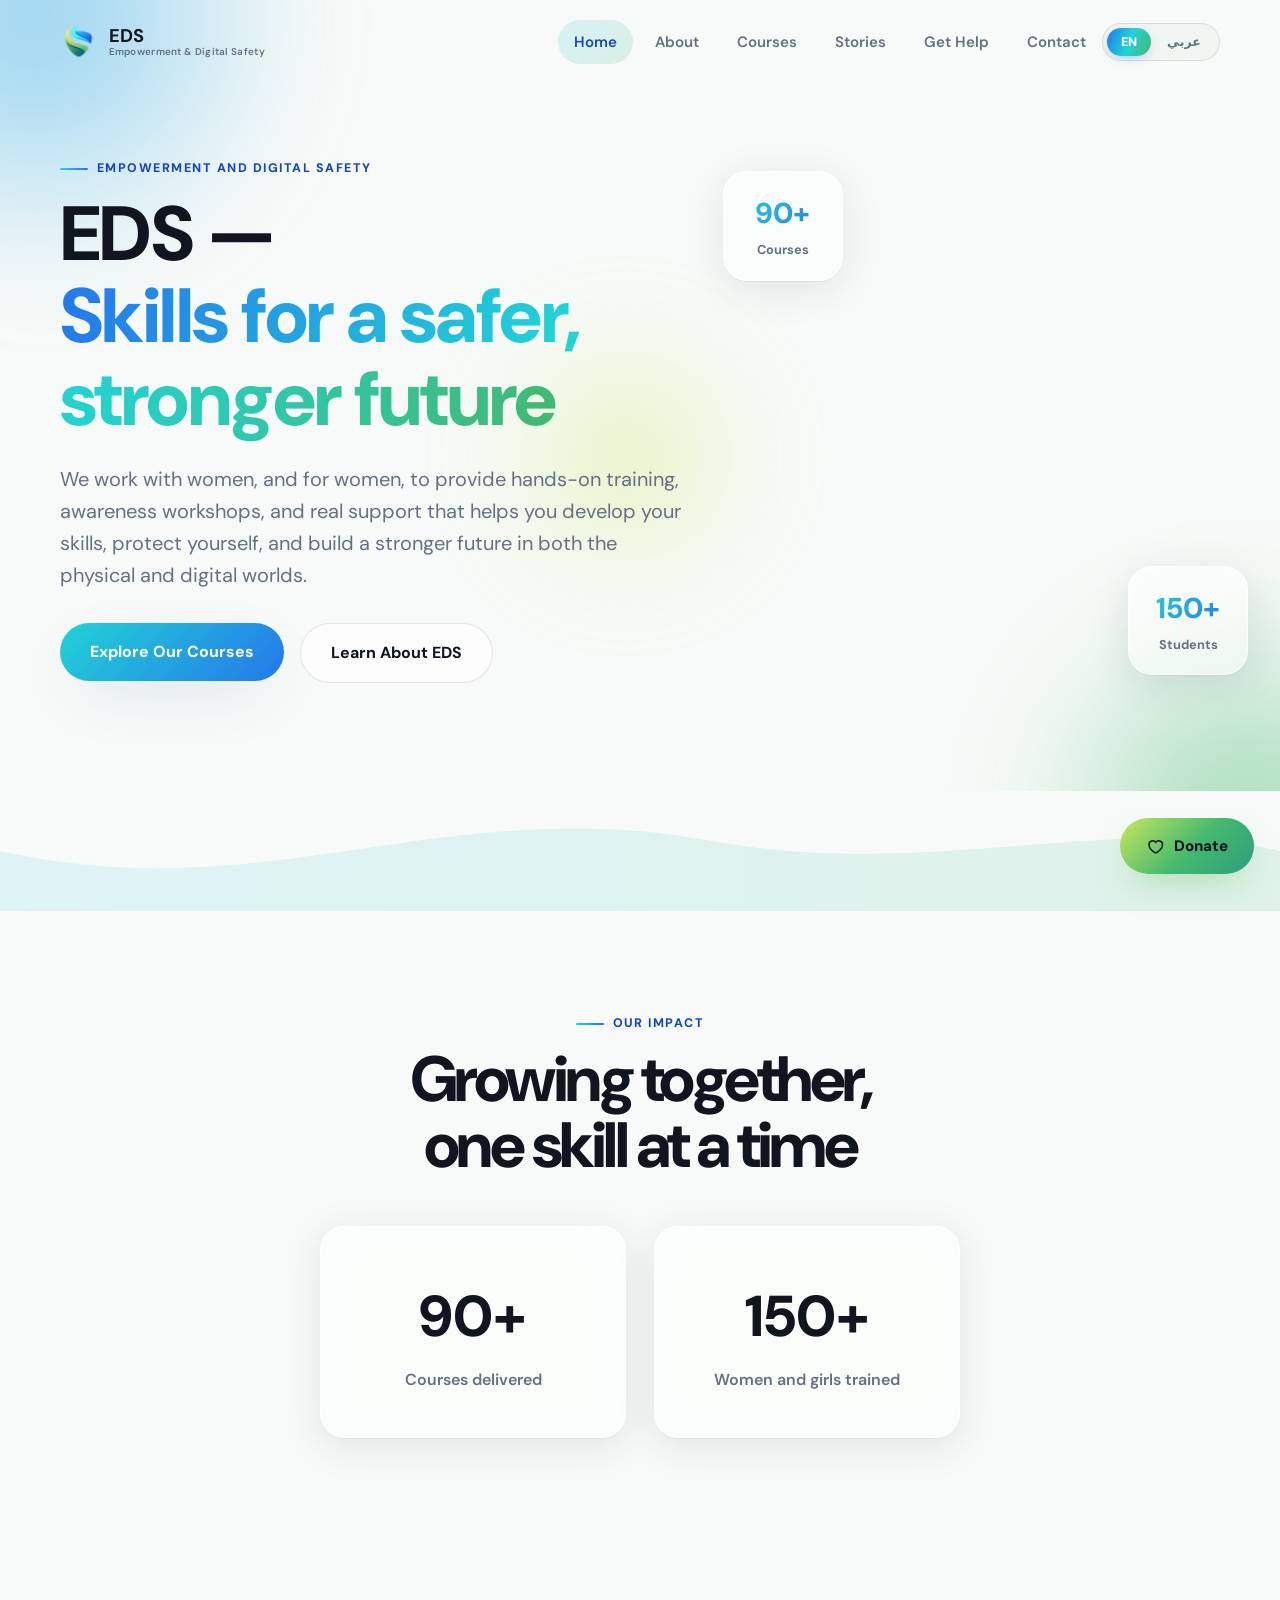
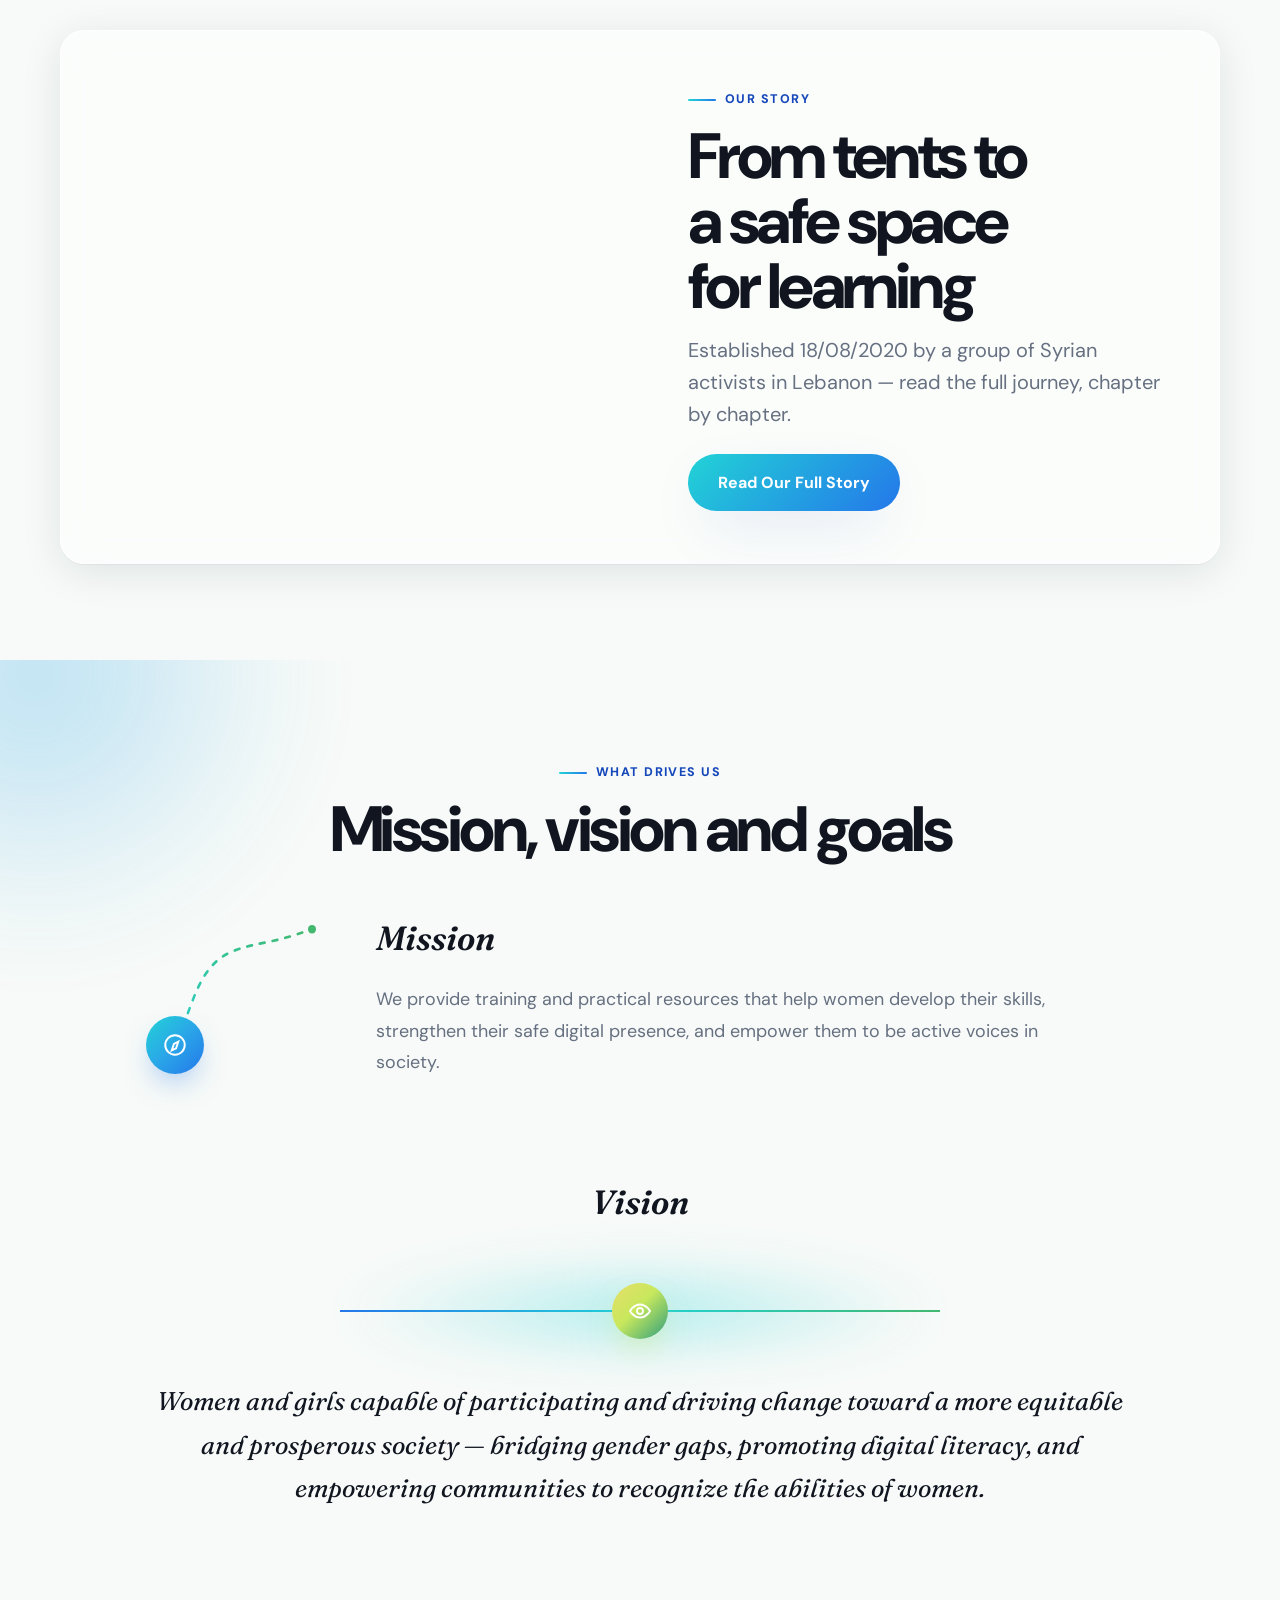
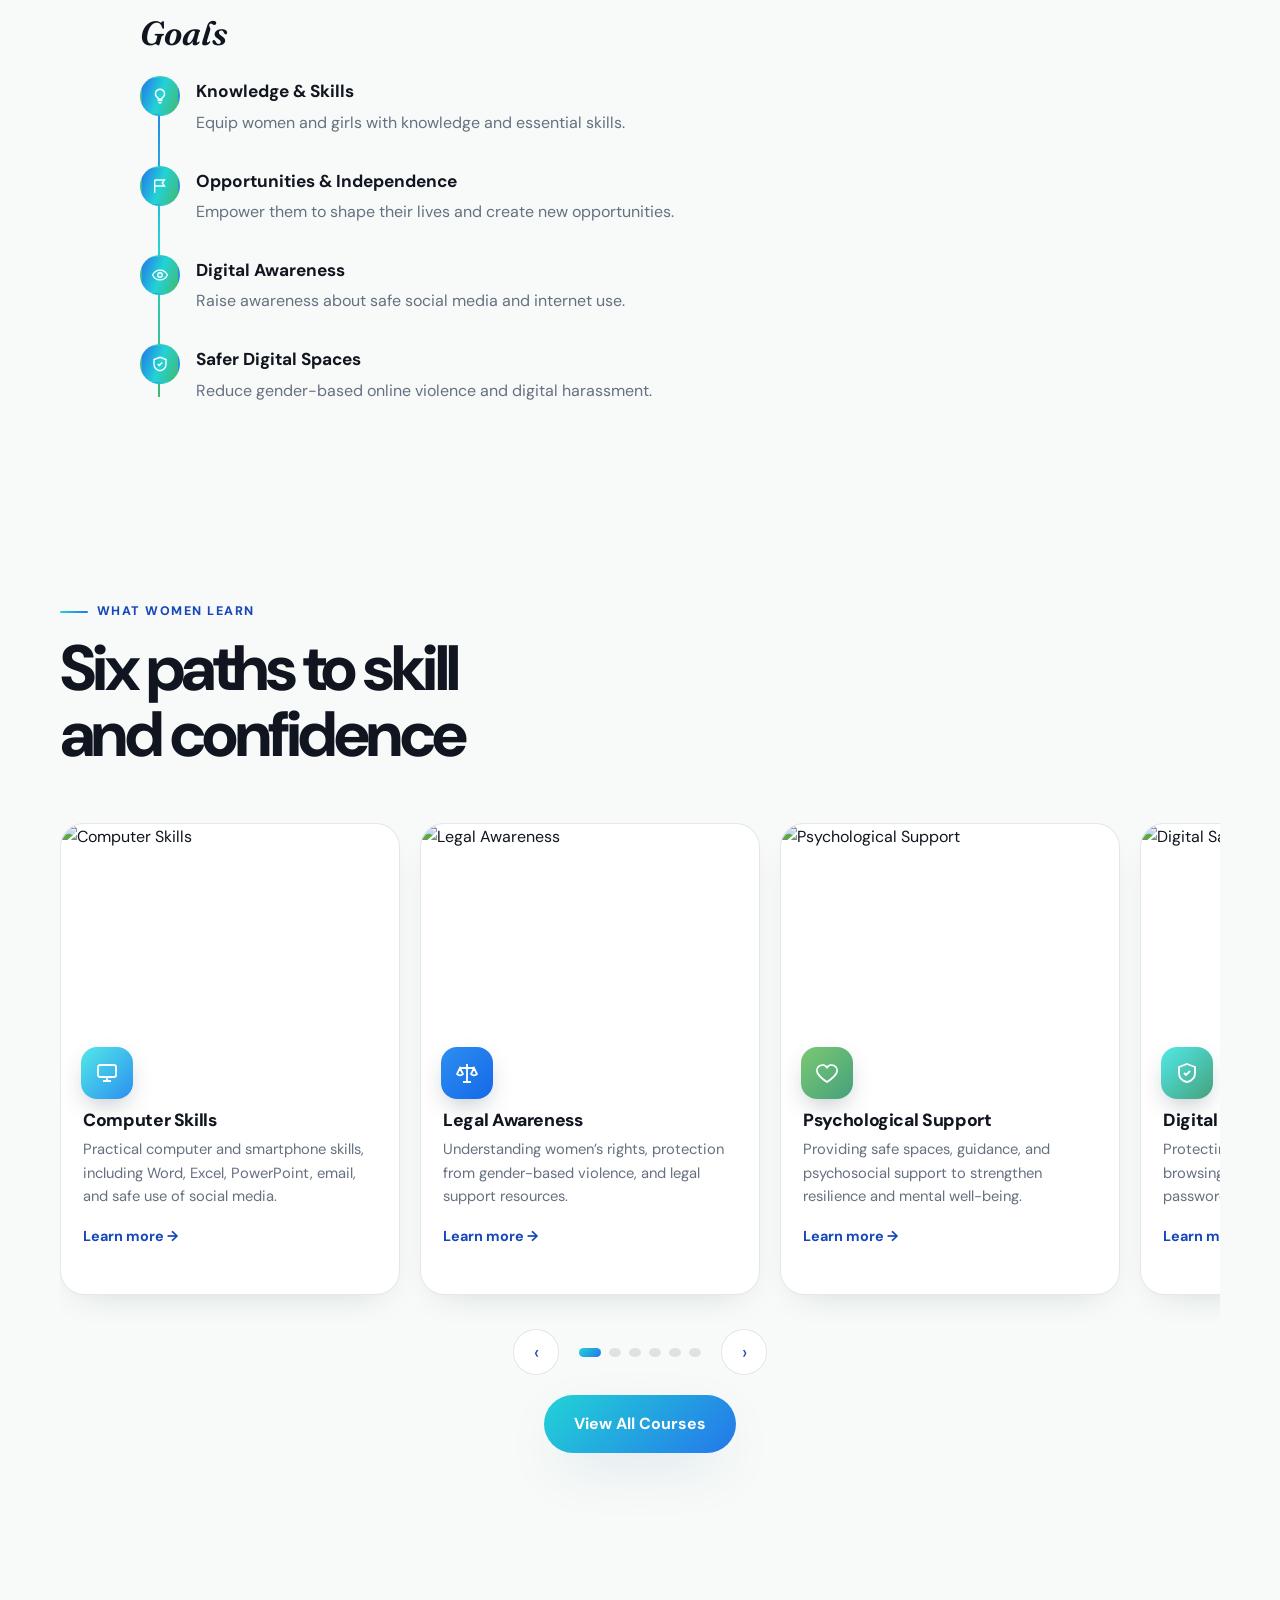
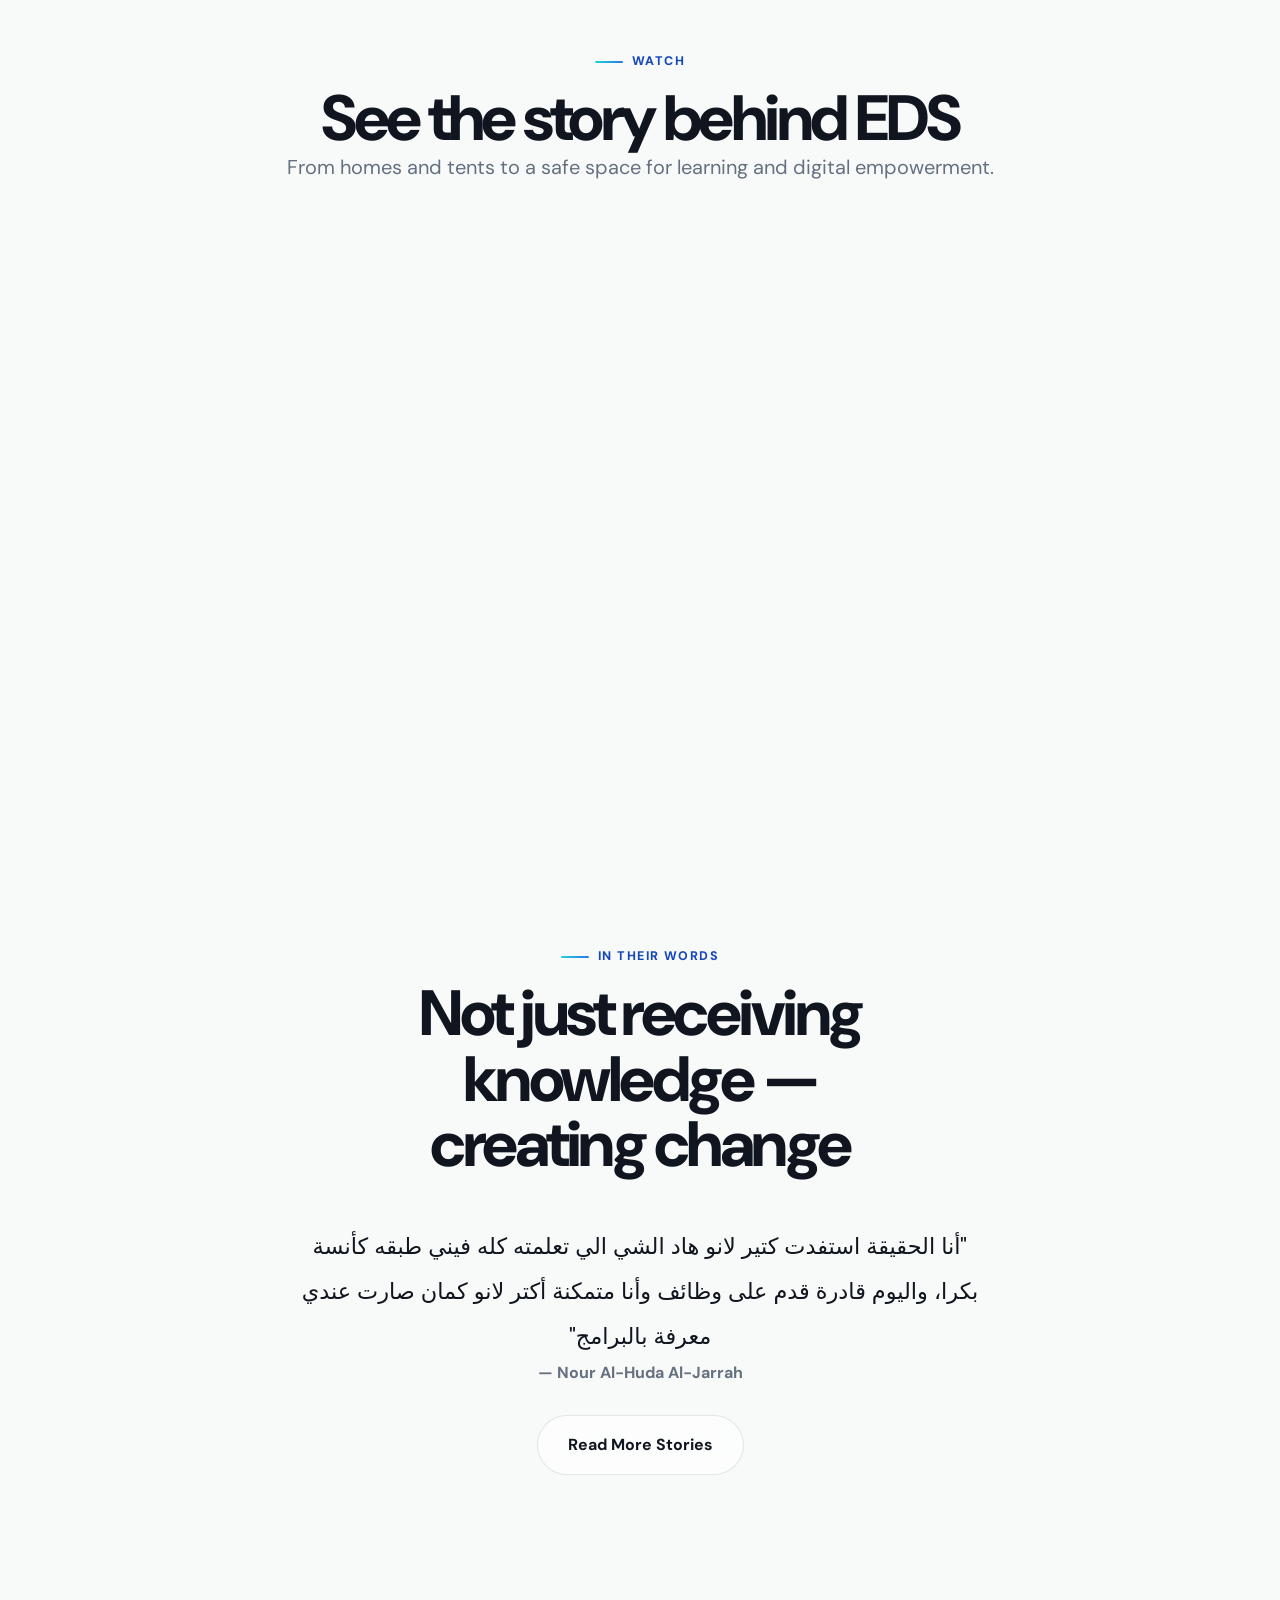
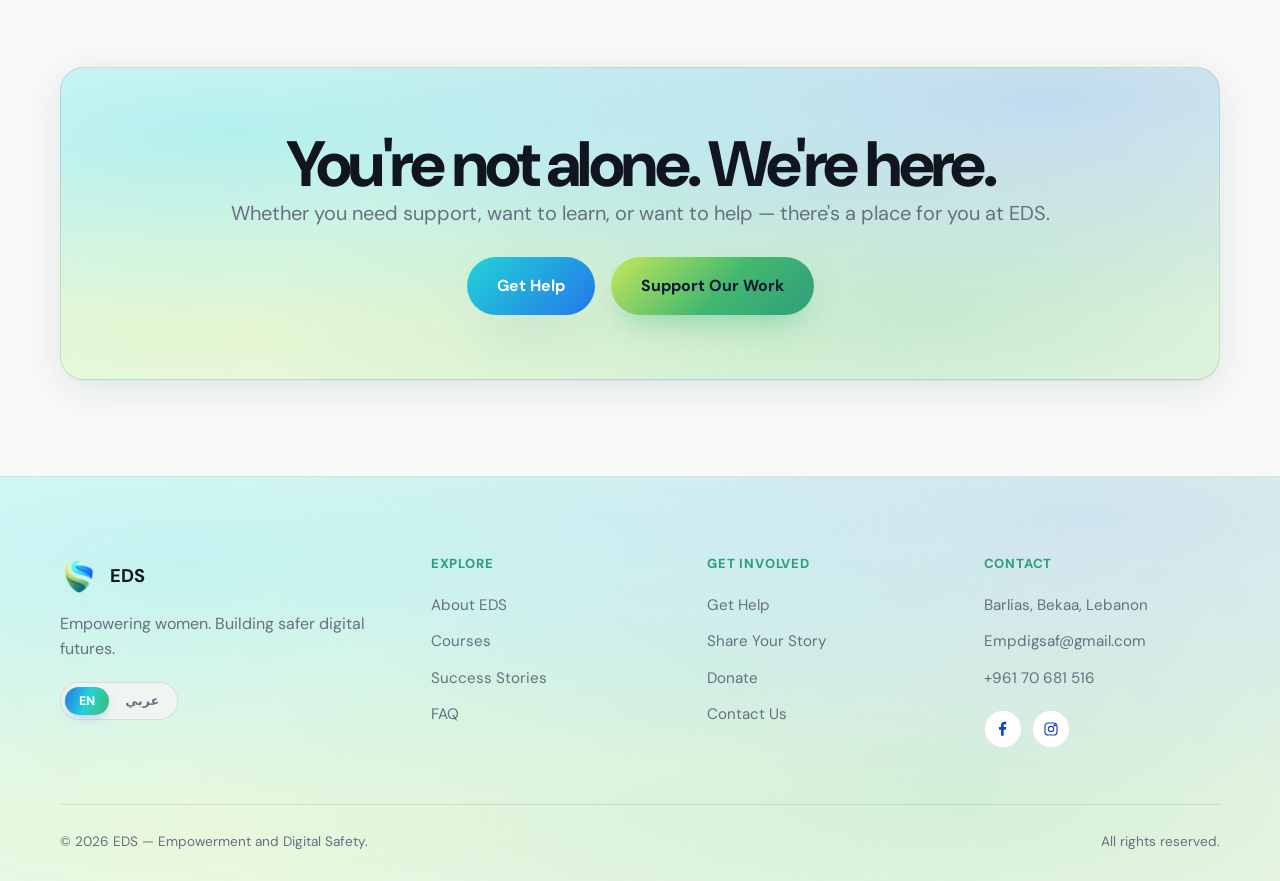
==== commit f6a55f53: "Update EDS website" ====
--- a/index.html
+++ b/index.html
@@ -14,9 +14,13 @@
 <div class="page-transition" aria-hidden="true">
   <div class="page-transition-mark">
     <svg viewBox="0 0 200 200" class="loader-shield" aria-hidden="true">
-      <path class="loader-wave loader-wave-a" fill="#C7E85C" transform="translate(-52 20)" d="M36 101 C58 69 103 62 146 81 C119 73 98 79 79 92 C61 105 48 111 36 101 Z"/>
-      <path class="loader-wave loader-wave-b" fill="#2477EA" transform="translate(52 -20)" d="M164 99 C142 131 97 138 54 119 C81 127 102 121 121 108 C139 95 152 89 164 99 Z"/>
-    </svg>
+  <defs>
+    <linearGradient id="wg1" x1="0" y1="0" x2="1" y2="1"><stop offset="0" stop-color="#E8DE6B"/><stop offset=".5" stop-color="#C7E85C"/><stop offset="1" stop-color="#43B86F"/></linearGradient>
+    <linearGradient id="wg2" x1="1" y1="0" x2="0" y2="1"><stop offset="0" stop-color="#22D3D6"/><stop offset="1" stop-color="#2477EA"/></linearGradient>
+  </defs>
+  <path class="loader-wave loader-wave-a" fill="url(#wg1)" d="M32 48 C13 71 13 111 29 141 C46 174 82 191 116 183 C146 176 166 154 158 135 C151 119 131 114 105 115 C68 116 44 91 36 64 C33 55 32 50 32 48 Z"/>
+  <path class="loader-wave loader-wave-b" fill="url(#wg2)" d="M168 152 C187 129 187 89 171 59 C154 26 118 9 84 17 C54 24 34 46 42 65 C49 81 69 86 95 85 C132 84 156 109 164 136 C167 145 168 150 168 152 Z"/>
+</svg>
   </div>
 </div>
 <a class="skip-link" href="#main" data-en="Skip to content" data-ar="تخطي إلى المحتوى">Skip to content</a>
--- a/css/style.css
+++ b/css/style.css
@@ -1138,7 +1138,7 @@
   .cursor-ring.is-hidden, .cursor-dot.is-hidden{ opacity:0; }
 }
 
-/* ---- Page transition: transparent, centered EDS wave loader ---- */
+/* ---- Page transition: centered, minimal loading spinner ---- */
 .page-transition{
   position:fixed; inset:0; z-index:10000; pointer-events:none;
   display:flex; align-items:center; justify-content:center;
@@ -1150,19 +1150,23 @@
 .page-transition.is-open{ clip-path:circle(0 at 50% 50%); }
 .page-transition-mark{
   position:relative; display:grid; place-items:center;
-  width:min(34vw, 180px); aspect-ratio:1;
+  width:48px; aspect-ratio:1;
   opacity:1; transform:scale(1); transition:opacity .35s var(--ease), transform .45s var(--ease);
 }
-.loader-shield{ position:absolute; inset:0; width:100%; height:100%; overflow:visible; }
-.loader-wave{ will-change:transform; }
+.loader-shield{ display:none; }
+.page-transition-mark::before{
+  content:''; width:100%; height:100%; border:4px solid rgba(36,119,234,.18);
+  border-top-color:var(--c-blue); border-right-color:var(--c-cyan);
+  border-radius:50%; animation:loader-spin .75s linear infinite;
+}
+@keyframes loader-spin{
+  to{ transform:rotate(360deg); }
+}
 .page-transition.is-open .page-transition-mark{ opacity:0; transform:scale(.85); }
-@media (max-width:600px){
-  .page-transition-mark{ width:min(42vw, 150px); }
-}
 @media (prefers-reduced-motion: reduce){
   .page-transition{ transition-duration:.01ms !important; }
   .page-transition-mark{ transition:none !important; }
-  .loader-wave{ animation:none !important; }
+  .page-transition-mark::before{ animation-duration:1.5s; }
 }
 
 /* ---- 404 ---- */
